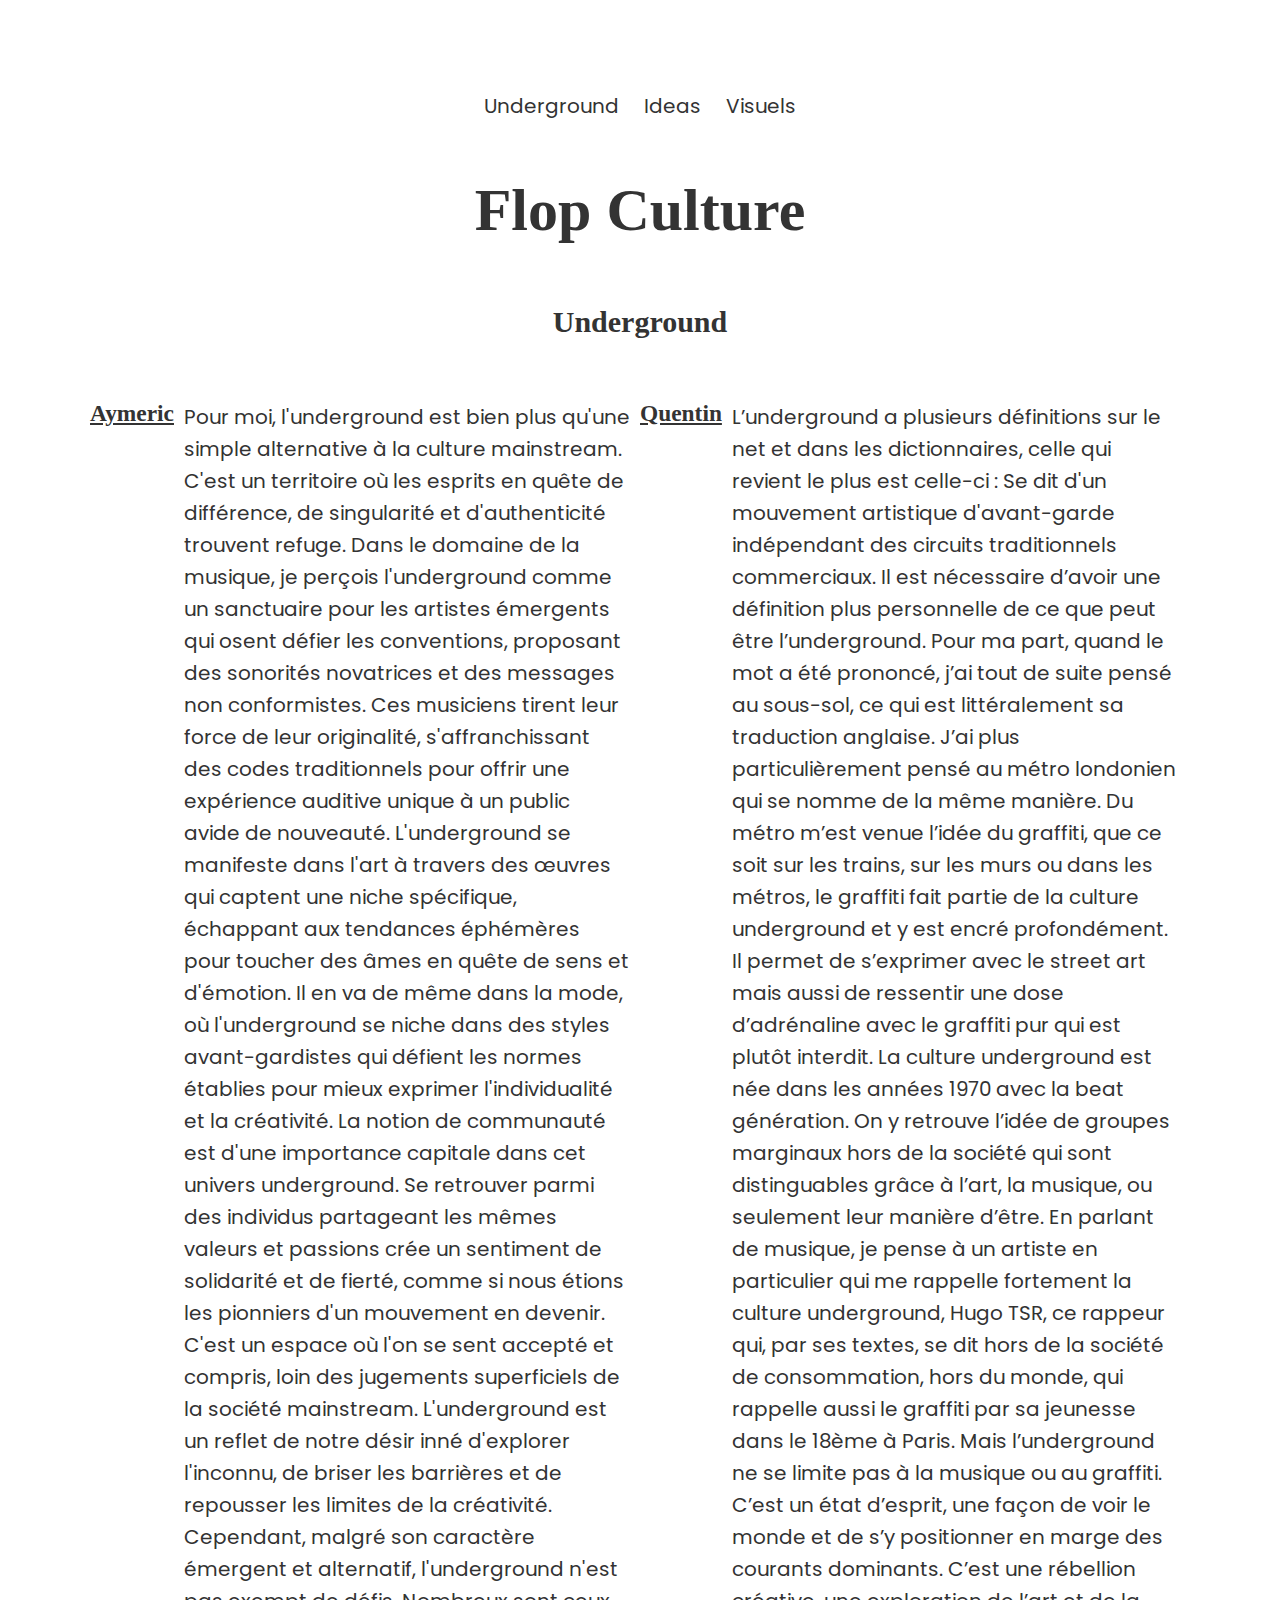
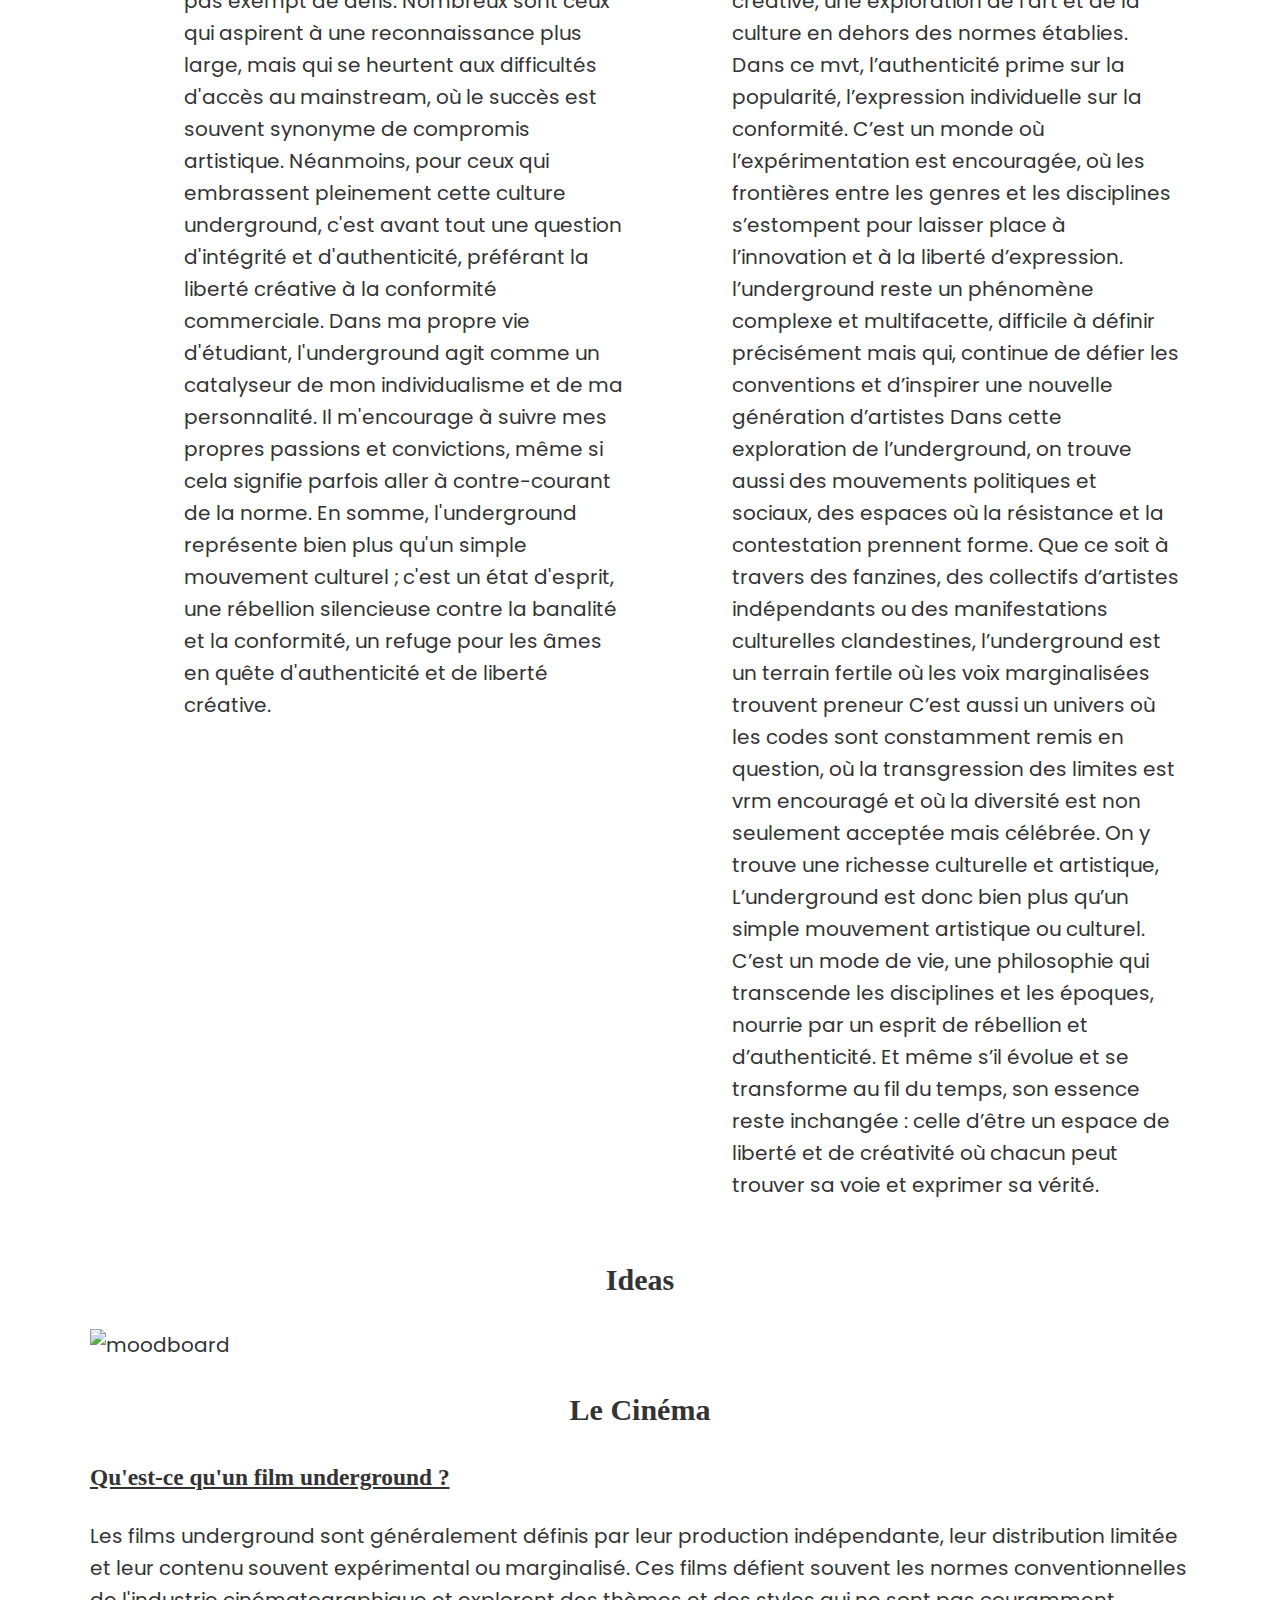
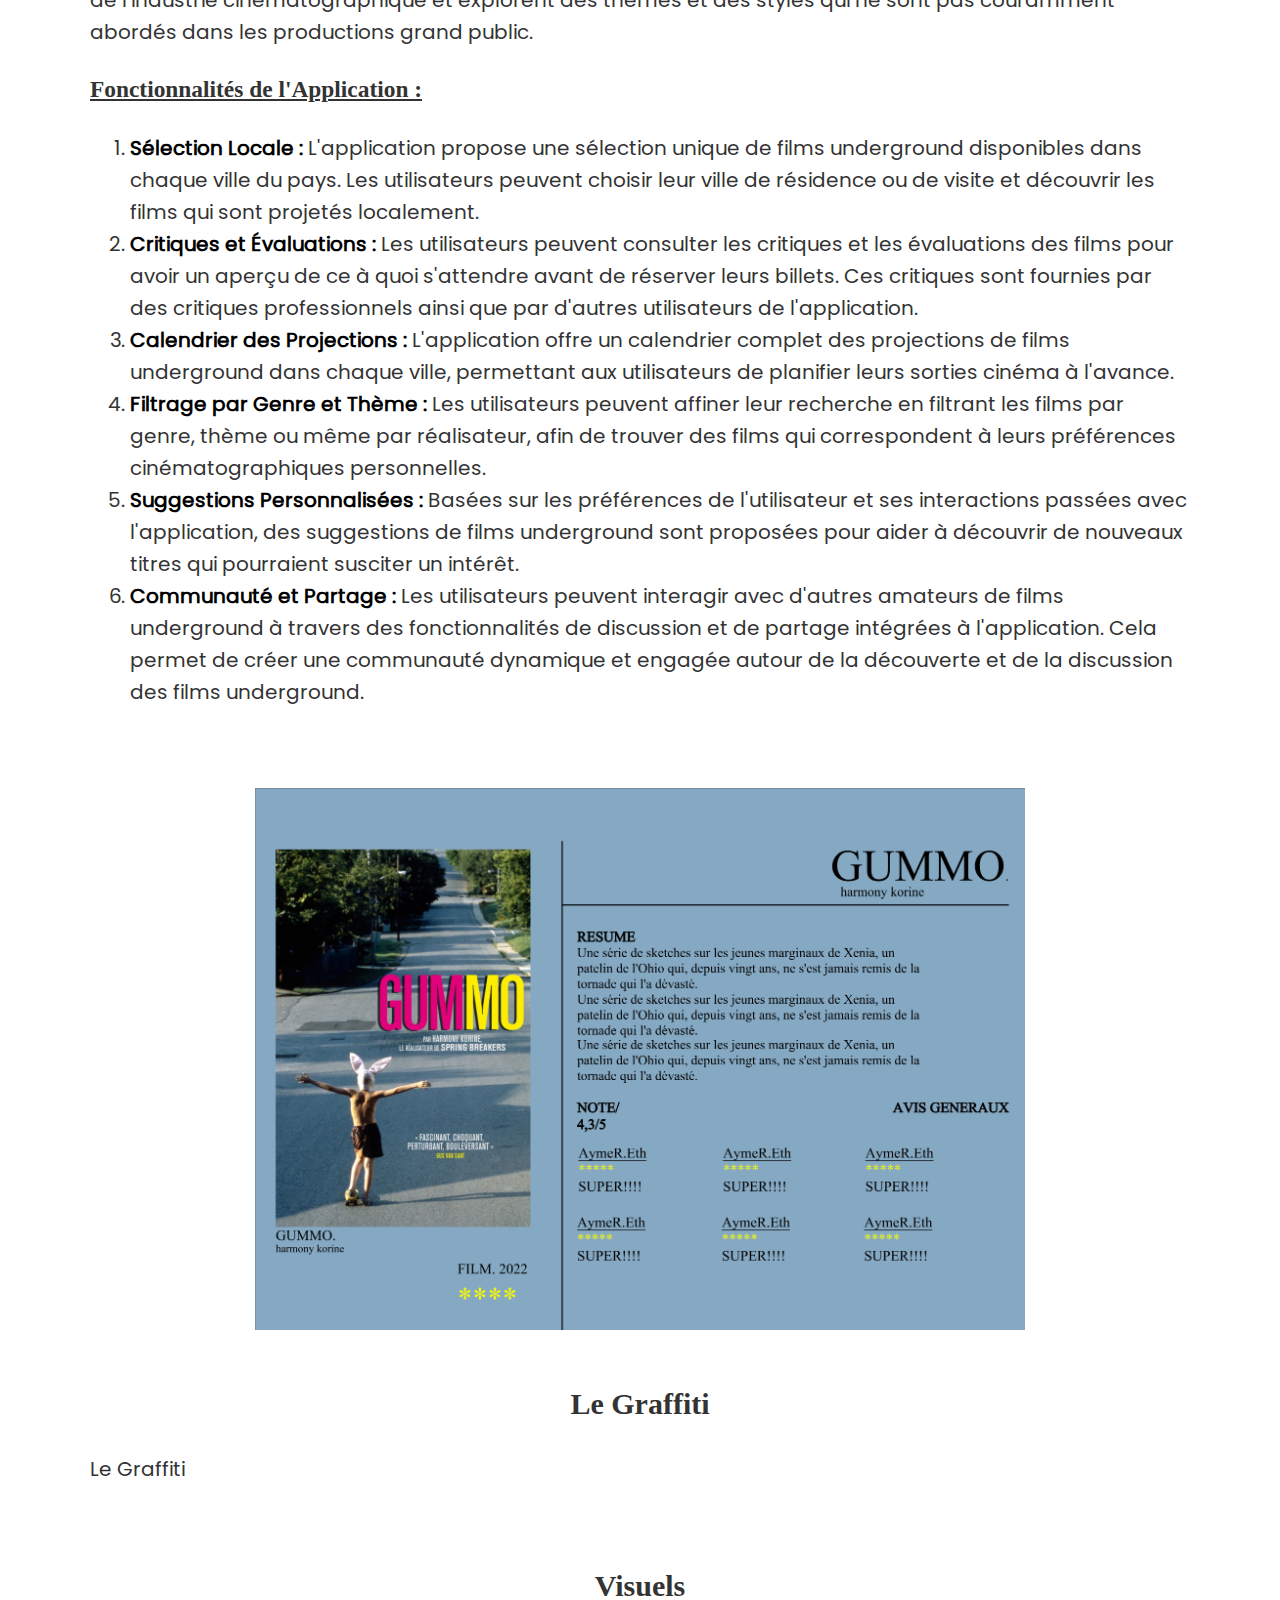
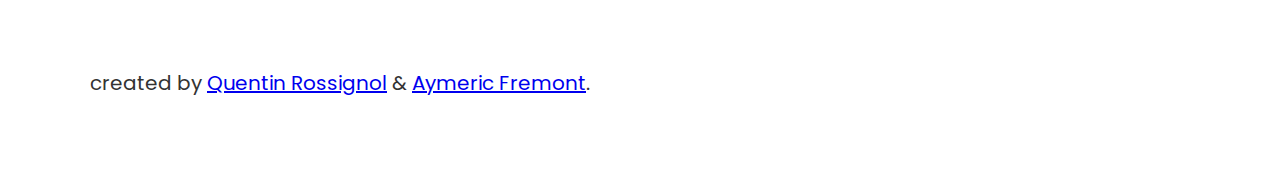
==== index.html @ 8aa0501e "update" ====
<!DOCTYPE html>
<html lang="en">
  <head>
    <meta charset="UTF-8" />
    <meta name="viewport" content="width=device-width, initial-scale=1.0" />
    <link rel="stylesheet" href="style.css" />
    <title>Projet_Underground</title>
  </head>

  <body>
    <header class="primary-header">
      <nav class="nav_bar">
        <li>
          <a href="#" class="nav_link">Underground</a>
          <a href="#" class="nav_link">Ideas</a>
          <a href="#" class="nav_link">Visuels</a>
        </li>
      </nav>
      <h1>Flop Culture</h1>
    </header>

    <main>
      <section class="underground">
        <h2>Underground</h2>

        <div class="text_underground">
          <div class="row">
            <h3>Aymeric</h3>
            <p class="p_underground">
              Pour moi, l'underground est bien plus qu'une simple alternative à
              la culture mainstream. C'est un territoire où les esprits en quête
              de différence, de singularité et d'authenticité trouvent refuge.
              Dans le domaine de la musique, je perçois l'underground comme un
              sanctuaire pour les artistes émergents qui osent défier les
              conventions, proposant des sonorités novatrices et des messages
              non conformistes. Ces musiciens tirent leur force de leur
              originalité, s'affranchissant des codes traditionnels pour offrir
              une expérience auditive unique à un public avide de nouveauté.
              L'underground se manifeste dans l'art à travers des œuvres qui
              captent une niche spécifique, échappant aux tendances éphémères
              pour toucher des âmes en quête de sens et d'émotion. Il en va de
              même dans la mode, où l'underground se niche dans des styles
              avant-gardistes qui défient les normes établies pour mieux
              exprimer l'individualité et la créativité. La notion de communauté
              est d'une importance capitale dans cet univers underground. Se
              retrouver parmi des individus partageant les mêmes valeurs et
              passions crée un sentiment de solidarité et de fierté, comme si
              nous étions les pionniers d'un mouvement en devenir. C'est un
              espace où l'on se sent accepté et compris, loin des jugements
              superficiels de la société mainstream. L'underground est un reflet
              de notre désir inné d'explorer l'inconnu, de briser les barrières
              et de repousser les limites de la créativité. Cependant, malgré
              son caractère émergent et alternatif, l'underground n'est pas
              exempt de défis. Nombreux sont ceux qui aspirent à une
              reconnaissance plus large, mais qui se heurtent aux difficultés
              d'accès au mainstream, où le succès est souvent synonyme de
              compromis artistique. Néanmoins, pour ceux qui embrassent
              pleinement cette culture underground, c'est avant tout une
              question d'intégrité et d'authenticité, préférant la liberté
              créative à la conformité commerciale. Dans ma propre vie
              d'étudiant, l'underground agit comme un catalyseur de mon
              individualisme et de ma personnalité. Il m'encourage à suivre mes
              propres passions et convictions, même si cela signifie parfois
              aller à contre-courant de la norme. En somme, l'underground
              représente bien plus qu'un simple mouvement culturel ; c'est un
              état d'esprit, une rébellion silencieuse contre la banalité et la
              conformité, un refuge pour les âmes en quête d'authenticité et de
              liberté créative.
            </p>
          </div>

          <div class="row">
            <h3>Quentin</h3>
            <p class="p_underground">
              L’underground a plusieurs définitions sur le net et dans les
              dictionnaires, celle qui revient le plus est celle-ci : Se dit
              d'un mouvement artistique d'avant-garde indépendant des circuits
              traditionnels commerciaux. Il est nécessaire d’avoir une
              définition plus personnelle de ce que peut être l’underground.
              Pour ma part, quand le mot a été prononcé, j’ai tout de suite
              pensé au sous-sol, ce qui est littéralement sa traduction
              anglaise. J’ai plus particulièrement pensé au métro londonien qui
              se nomme de la même manière. Du métro m’est venue l’idée du
              graffiti, que ce soit sur les trains, sur les murs ou dans les
              métros, le graffiti fait partie de la culture underground et y est
              encré profondément. Il permet de s’exprimer avec le street art
              mais aussi de ressentir une dose d’adrénaline avec le graffiti pur
              qui est plutôt interdit. La culture underground est née dans les
              années 1970 avec la beat génération. On y retrouve l’idée de
              groupes marginaux hors de la société qui sont distinguables grâce
              à l’art, la musique, ou seulement leur manière d’être. En parlant
              de musique, je pense à un artiste en particulier qui me rappelle
              fortement la culture underground, Hugo TSR, ce rappeur qui, par
              ses textes, se dit hors de la société de consommation, hors du
              monde, qui rappelle aussi le graffiti par sa jeunesse dans le
              18ème à Paris. Mais l’underground ne se limite pas à la musique ou
              au graffiti. C’est un état d’esprit, une façon de voir le monde et
              de s’y positionner en marge des courants dominants. C’est une
              rébellion créative, une exploration de l’art et de la culture en
              dehors des normes établies. Dans ce mvt, l’authenticité prime sur
              la popularité, l’expression individuelle sur la conformité. C’est
              un monde où l’expérimentation est encouragée, où les frontières
              entre les genres et les disciplines s’estompent pour laisser place
              à l’innovation et à la liberté d’expression. l’underground reste
              un phénomène complexe et multifacette, difficile à définir
              précisément mais qui, continue de défier les conventions et
              d’inspirer une nouvelle génération d’artistes Dans cette
              exploration de l’underground, on trouve aussi des mouvements
              politiques et sociaux, des espaces où la résistance et la
              contestation prennent forme. Que ce soit à travers des fanzines,
              des collectifs d’artistes indépendants ou des manifestations
              culturelles clandestines, l’underground est un terrain fertile où
              les voix marginalisées trouvent preneur C’est aussi un univers où
              les codes sont constamment remis en question, où la transgression
              des limites est vrm encouragé et où la diversité est non seulement
              acceptée mais célébrée. On y trouve une richesse culturelle et
              artistique, L’underground est donc bien plus qu’un simple
              mouvement artistique ou culturel. C’est un mode de vie, une
              philosophie qui transcende les disciplines et les époques, nourrie
              par un esprit de rébellion et d’authenticité. Et même s’il évolue
              et se transforme au fil du temps, son essence reste inchangée :
              celle d’être un espace de liberté et de créativité où chacun peut
              trouver sa voie et exprimer sa vérité.
            </p>
          </div>
        </div>
      </section>

      <!-- Galerie images issue de notre moodboard, -> premieres recherches -->

      <section class="moodboards">
        <h2>Ideas</h2>
        <div class="moodboard_1">
          <img src="images/moodboard.png" alt="moodboard" />
        </div>
        <!-- <div class="mooboard_2">
                <img src="" alt="">
            </div> -->
      </section>

      <!-- Nos concepts, avec leurs moodboards et paragraphe -->

      <section class="concepts">
        <h2>Le Cinéma</h2>
        <div class="concept_1">
          <div class="txt_concept_1">
            <h3>Qu'est-ce qu'un film underground ?</h3>
            <p>Les films underground sont
            généralement définis par leur production indépendante, leur
            distribution limitée et leur contenu souvent expérimental ou
            marginalisé. Ces films défient souvent les normes conventionnelles
            de l'industrie cinématographique et explorent des thèmes et des
            styles qui ne sont pas couramment abordés dans les productions grand
            public.
            </p>

            <h3>Fonctionnalités de l'Application :</h3>
            <p>
                <ol>
                    <li><b>Sélection Locale : </b>L'application propose une sélection unique de films underground disponibles dans chaque ville du pays. Les utilisateurs peuvent choisir leur ville de résidence ou de visite et découvrir les films qui sont projetés localement.</li>
                    <li><b>Critiques et Évaluations : </b>Les utilisateurs peuvent consulter les critiques et les évaluations des films pour avoir un aperçu de ce à quoi s'attendre avant de réserver leurs billets. Ces critiques sont fournies par des critiques professionnels ainsi que par d'autres utilisateurs de l'application.</li>
                    <li><b>Calendrier des Projections : </b>L'application offre un calendrier complet des projections de films underground dans chaque ville, permettant aux utilisateurs de planifier leurs sorties cinéma à l'avance.</li>
                    <li><b>Filtrage par Genre et Thème : </b>Les utilisateurs peuvent affiner leur recherche en filtrant les films par genre, thème ou même par réalisateur, afin de trouver des films qui correspondent à leurs préférences cinématographiques personnelles.</li>
                    <li><b>Suggestions Personnalisées : </b>Basées sur les préférences de l'utilisateur et ses interactions passées avec l'application, des suggestions de films underground sont proposées pour aider à découvrir de nouveaux titres qui pourraient susciter un intérêt.</li>
                    <li><b>Communauté et Partage : </b>Les utilisateurs peuvent interagir avec d'autres amateurs de films underground à travers des fonctionnalités de discussion et de partage intégrées à l'application. Cela permet de créer une communauté dynamique et engagée autour de la découverte et de la discussion des films underground.</li>
                </ol>
            </p>
          </div>
          <img class="img_concept_1" src="images/visuel.png" alt="visuel application" />
        </div>

        <h2>Le Graffiti</h2>
        <div class="concept_2">
          <p class="txt_concept_2">Le Graffiti</p>
          <img class="img_concept_2" src="" alt="" />
        </div>
      </section>

      <!-- Le visuels créer à partir de notre concept -->

      <section class="Visuel">
        <h2>Visuels</h2>

        <div class="visuel">
          <img src="" alt="" />
          <!-- <video src=""></video> -->
        </div>
      </section>

      <!-- footer pour mettre nos prenoms, liens sociale, remerciement, et copyright ? -->

      <footer>
        <li>
          created by
          <a class="sociale_link_hover" href="#">Quentin Rossignol</a> &
          <a href="#" class="sociale_link_hover">Aymeric Fremont</a>.
        </li>
      </footer>
    </main>
  </body>
</html>
---- style.css ----
@font-face {
  font-family: "Poppins";
  src: url(fonts/Poppins-Regular.ttf);
}

@font-face {
  font-family: "Tangerine";
  src: url(fonts/Tangerine-Regular.ttf);
}

body {
  font-family: "Poppins";
  font-size: 20px;
  line-height: 1.6;
  color: #333;
  background-color: #fff;
  margin: 80px;
  padding: 10px;
}

h1 {
  font-size: 300%;
}

h1, h2, h3 {
  font-family: "Tangerine";
  text-align: center;
}

h3 {
  text-align: left;
  text-decoration: underline;
}
header li{
  list-style-type: none;
}

footer li{
  list-style-type: none;
}

nav {
  text-align: center;
}

nav a {
  text-decoration: none;
  color: #333;
  padding: 10px;
  border-radius: 15px;
}

nav a:hover {
  background-color: #b8cbff;
}


div.text_underground {
  display: flex;
  flex-direction: row;
}

div.row {
  display: flex;
  flex: 1;
}

p.p_underground {
  flex: 1;
  padding: 10px;
}

img {
  max-width: 100%;
  height: auto;
}

b {
  color: rgb(0, 0, 0);
}

img.img_concept_1 {
  display: block;
  margin-left: auto;
  margin-right: auto;
  width: 70%;
  margin-top: 80px;
  margin-bottom: 50px;
}
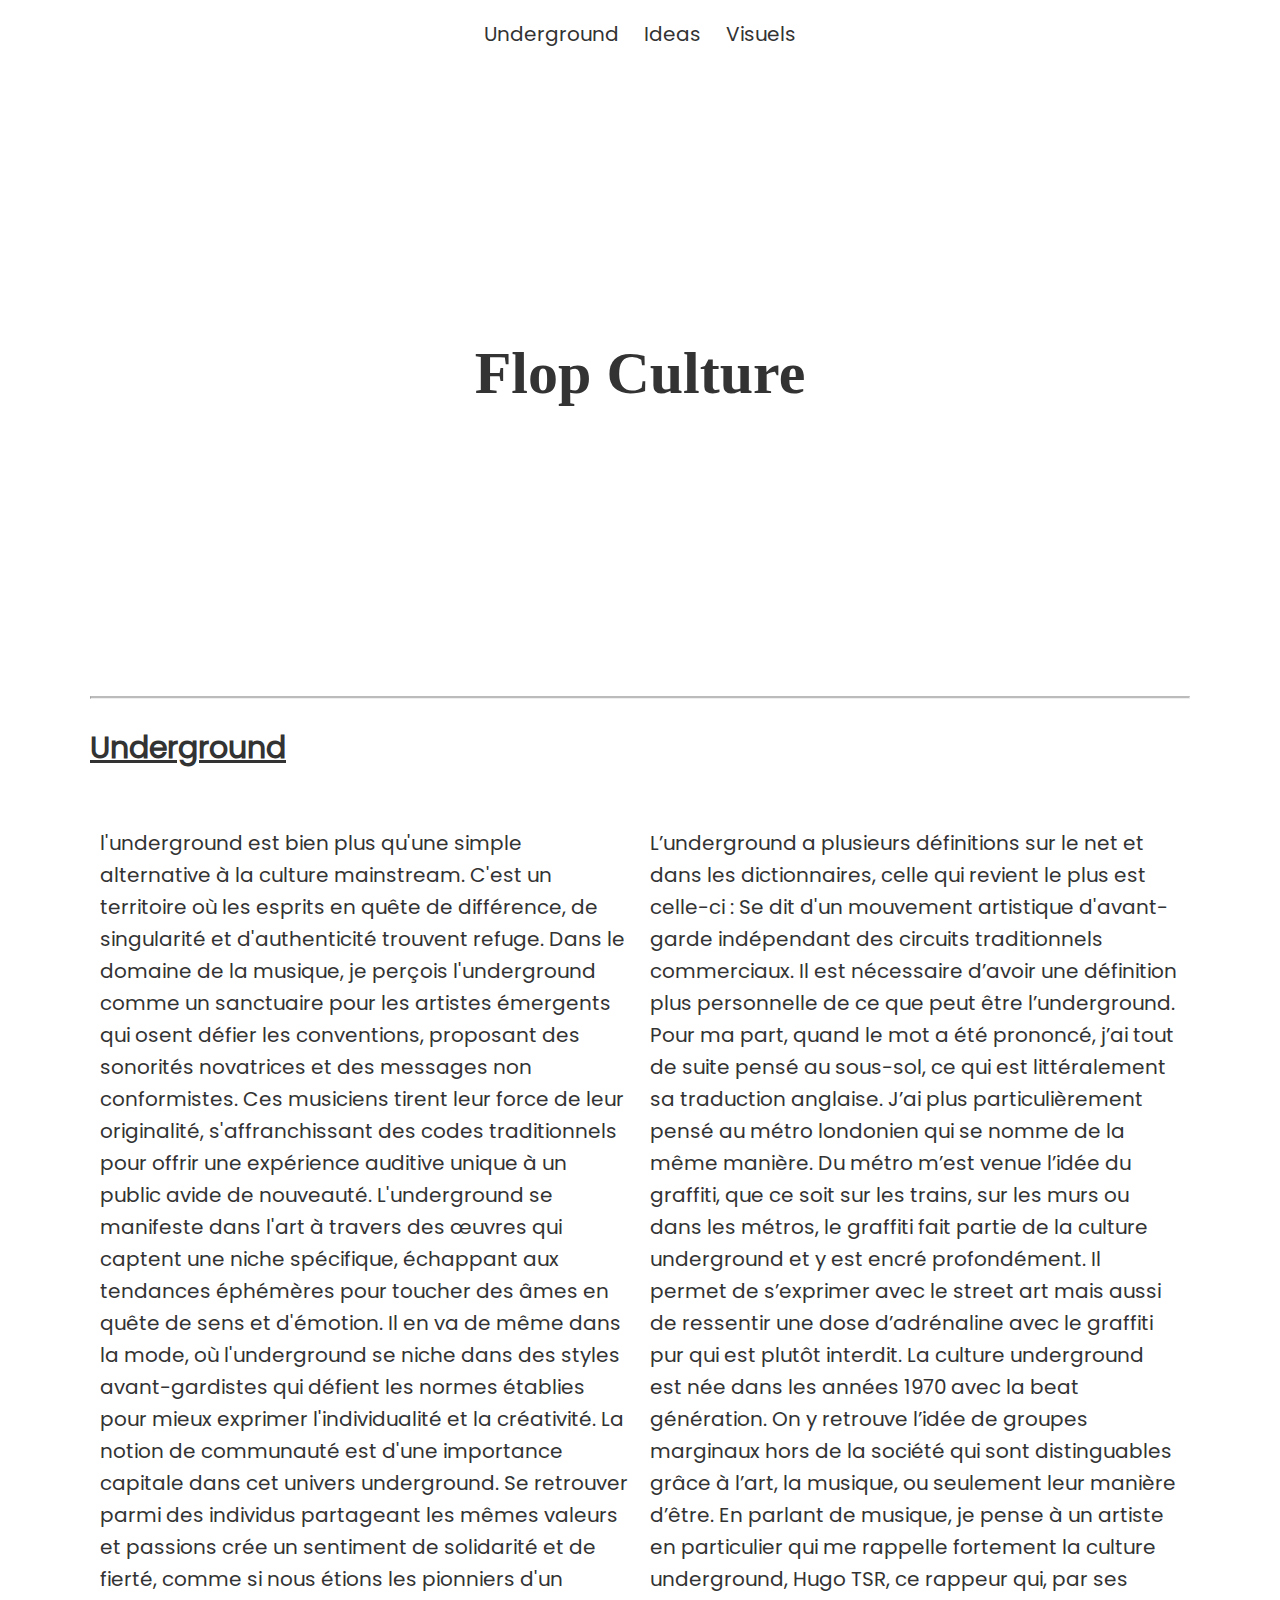
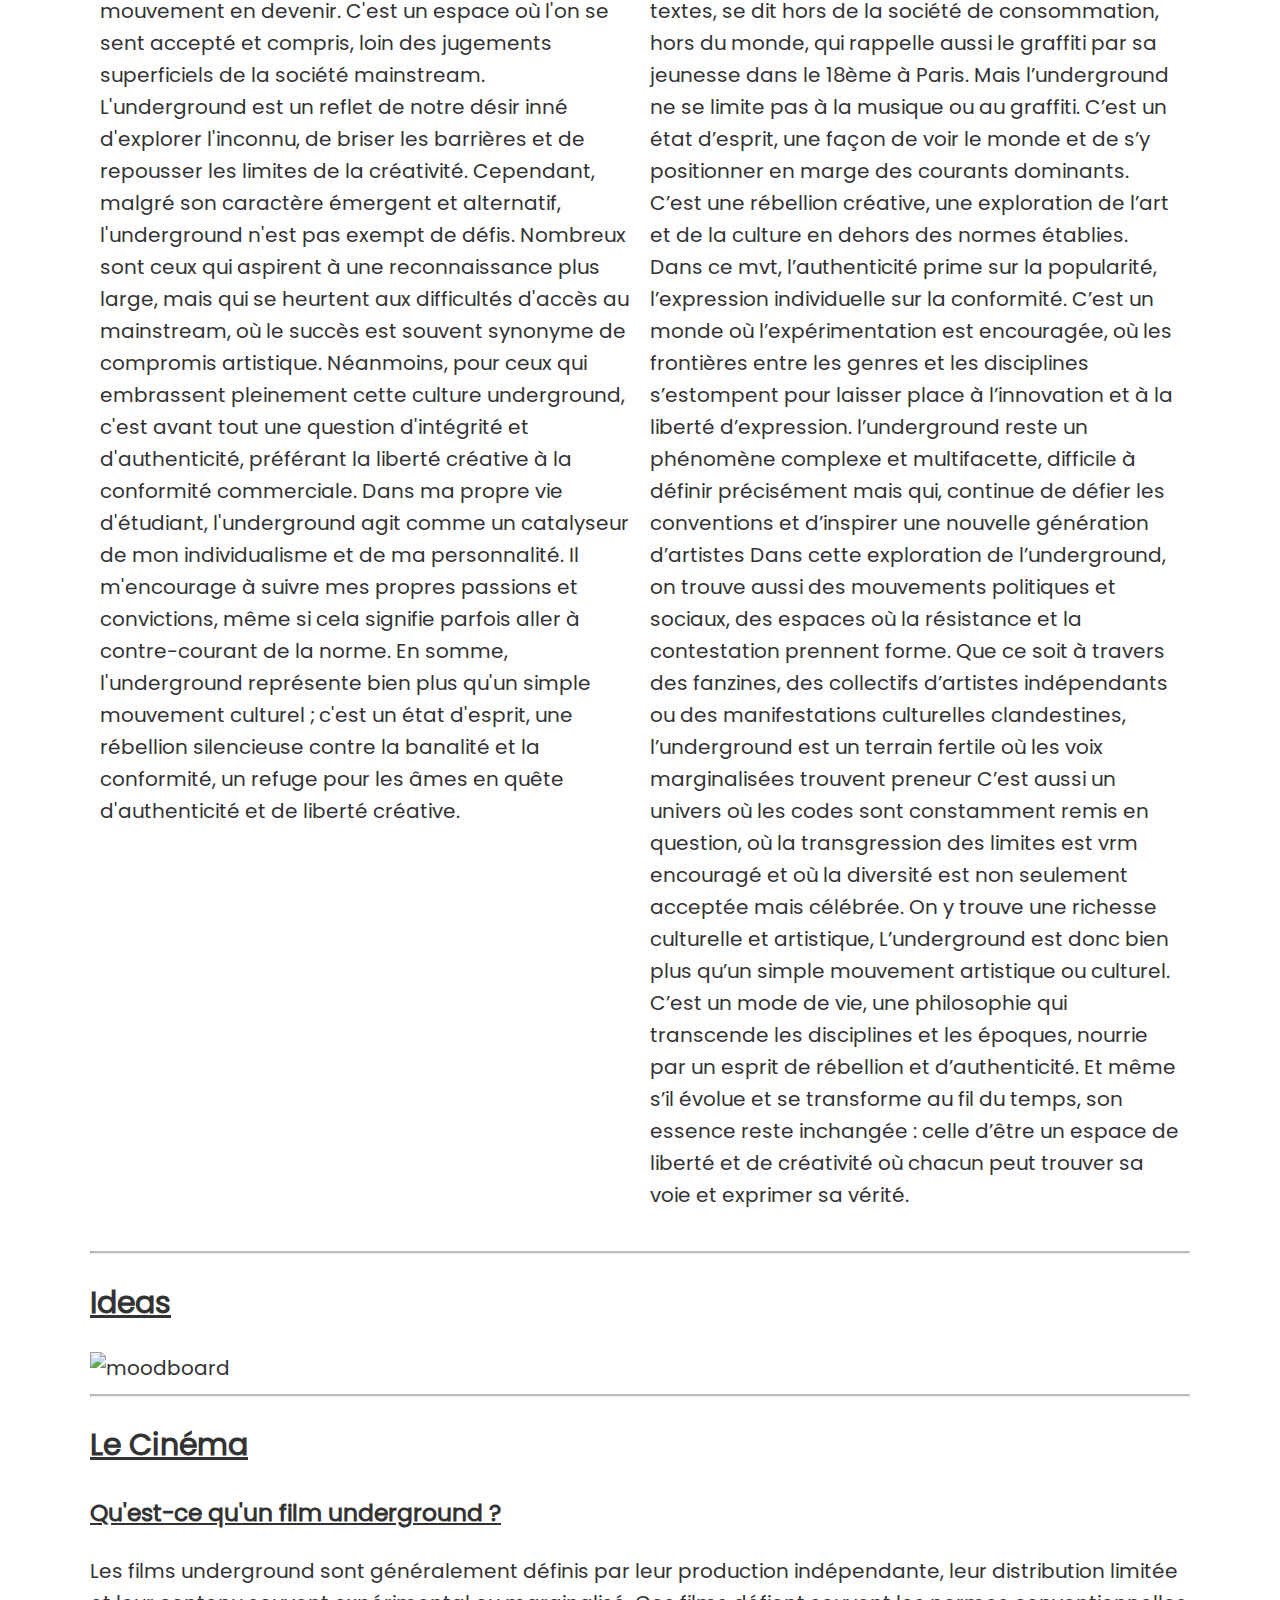
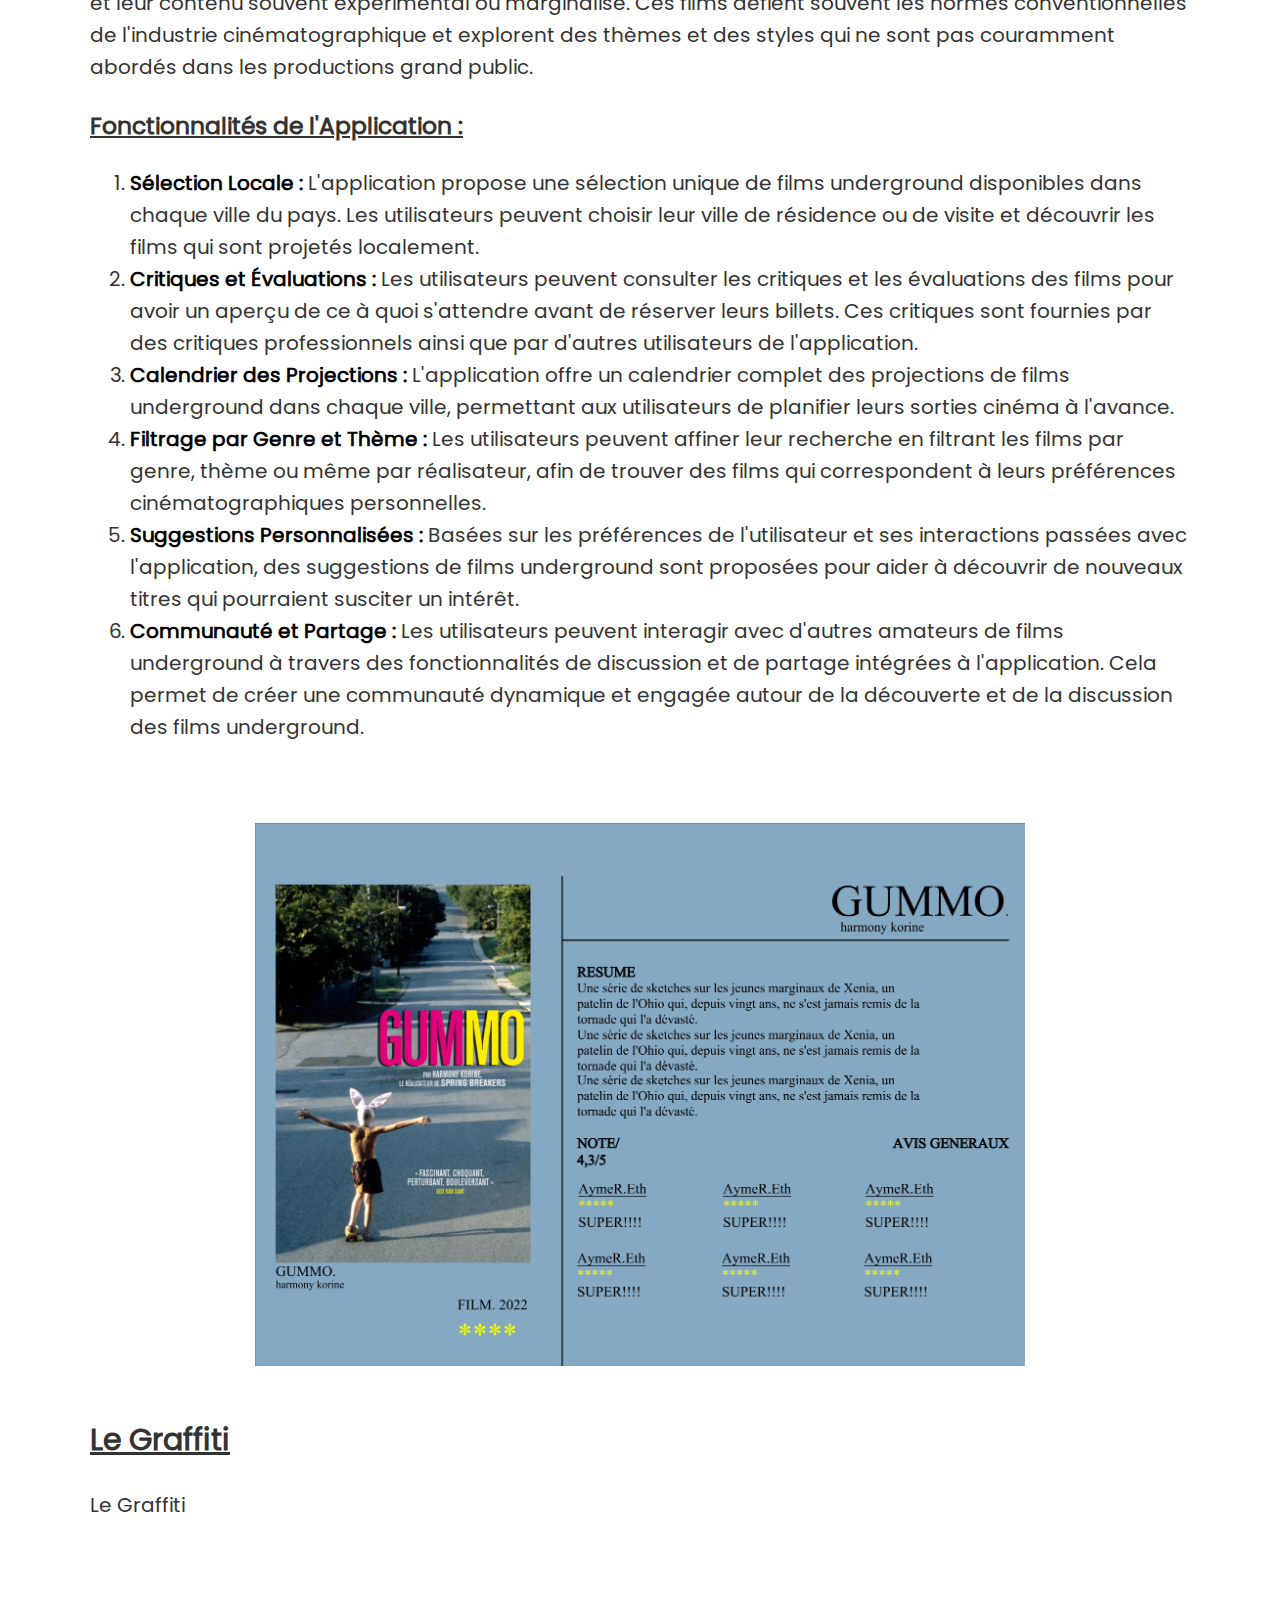
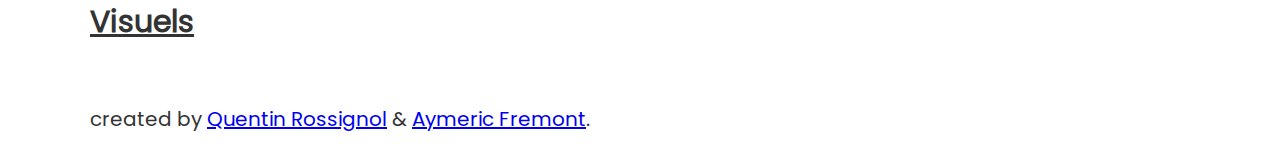
==== commit 73049227: "moodboard update" ====
--- a/index.html
+++ b/index.html
@@ -11,9 +11,9 @@
     <header class="primary-header">
       <nav class="nav_bar">
         <li>
-          <a href="#" class="nav_link">Underground</a>
-          <a href="#" class="nav_link">Ideas</a>
-          <a href="#" class="nav_link">Visuels</a>
+          <a href="#Underground" class="nav_link">Underground</a>
+          <a href="#Ideas" class="nav_link">Ideas</a>
+          <a href="#Visuels" class="nav_link">Visuels</a>
         </li>
       </nav>
       <h1>Flop Culture</h1>
@@ -21,13 +21,15 @@
 
     <main>
       <section class="underground">
-        <h2>Underground</h2>
+        <hr class="solid">
+        <h2 id="Underground">Underground</h2>
 
         <div class="text_underground">
           <div class="row">
-            <h3>Aymeric</h3>
             <p class="p_underground">
-              Pour moi, l'underground est bien plus qu'une simple alternative à
+              <!-- Aymeric <br>
+              <br> -->
+              l'underground est bien plus qu'une simple alternative à
               la culture mainstream. C'est un territoire où les esprits en quête
               de différence, de singularité et d'authenticité trouvent refuge.
               Dans le domaine de la musique, je perçois l'underground comme un
@@ -70,8 +72,9 @@
           </div>
 
           <div class="row">
-            <h3>Quentin</h3>
             <p class="p_underground">
+              <!-- Quentin <br>
+              <br> -->
               L’underground a plusieurs définitions sur le net et dans les
               dictionnaires, celle qui revient le plus est celle-ci : Se dit
               d'un mouvement artistique d'avant-garde indépendant des circuits
@@ -129,7 +132,8 @@
       <!-- Galerie images issue de notre moodboard, -> premieres recherches -->
 
       <section class="moodboards">
-        <h2>Ideas</h2>
+        <hr class="solid">
+        <h2 id="Ideas">Ideas</h2>
         <div class="moodboard_1">
           <img src="images/moodboard.png" alt="moodboard" />
         </div>
@@ -141,6 +145,7 @@
       <!-- Nos concepts, avec leurs moodboards et paragraphe -->
 
       <section class="concepts">
+        <hr class="solid">
         <h2>Le Cinéma</h2>
         <div class="concept_1">
           <div class="txt_concept_1">
@@ -179,7 +184,7 @@
       <!-- Le visuels créer à partir de notre concept -->
 
       <section class="Visuel">
-        <h2>Visuels</h2>
+        <h2 id="Visuels">Visuels</h2>
 
         <div class="visuel">
           <img src="" alt="" />
--- a/style.css
+++ b/style.css
@@ -14,23 +14,23 @@
   line-height: 1.6;
   color: #333;
   background-color: #fff;
-  margin: 80px;
+  margin-left: 80px;
+  margin-right: 80px;
   padding: 10px;
 }
 
 h1 {
   font-size: 300%;
+  text-align: center;
+  font-family: "Tangerine";
+  margin: 25%;
 }
 
-h1, h2, h3 {
-  font-family: "Tangerine";
-  text-align: center;
-}
-
-h3 {
+h2, h3 {
   text-align: left;
   text-decoration: underline;
 }
+
 header li{
   list-style-type: none;
 }
@@ -51,7 +51,7 @@
 }
 
 nav a:hover {
-  background-color: #b8cbff;
+  background-color: #e27a7a;
 }
 
 
@@ -88,3 +88,11 @@
   margin-bottom: 50px;
 }
 
+
+hr.solid {
+  border-top: 2px solid #bbb;
+}
+
+html {
+  scroll-behavior: smooth;
+}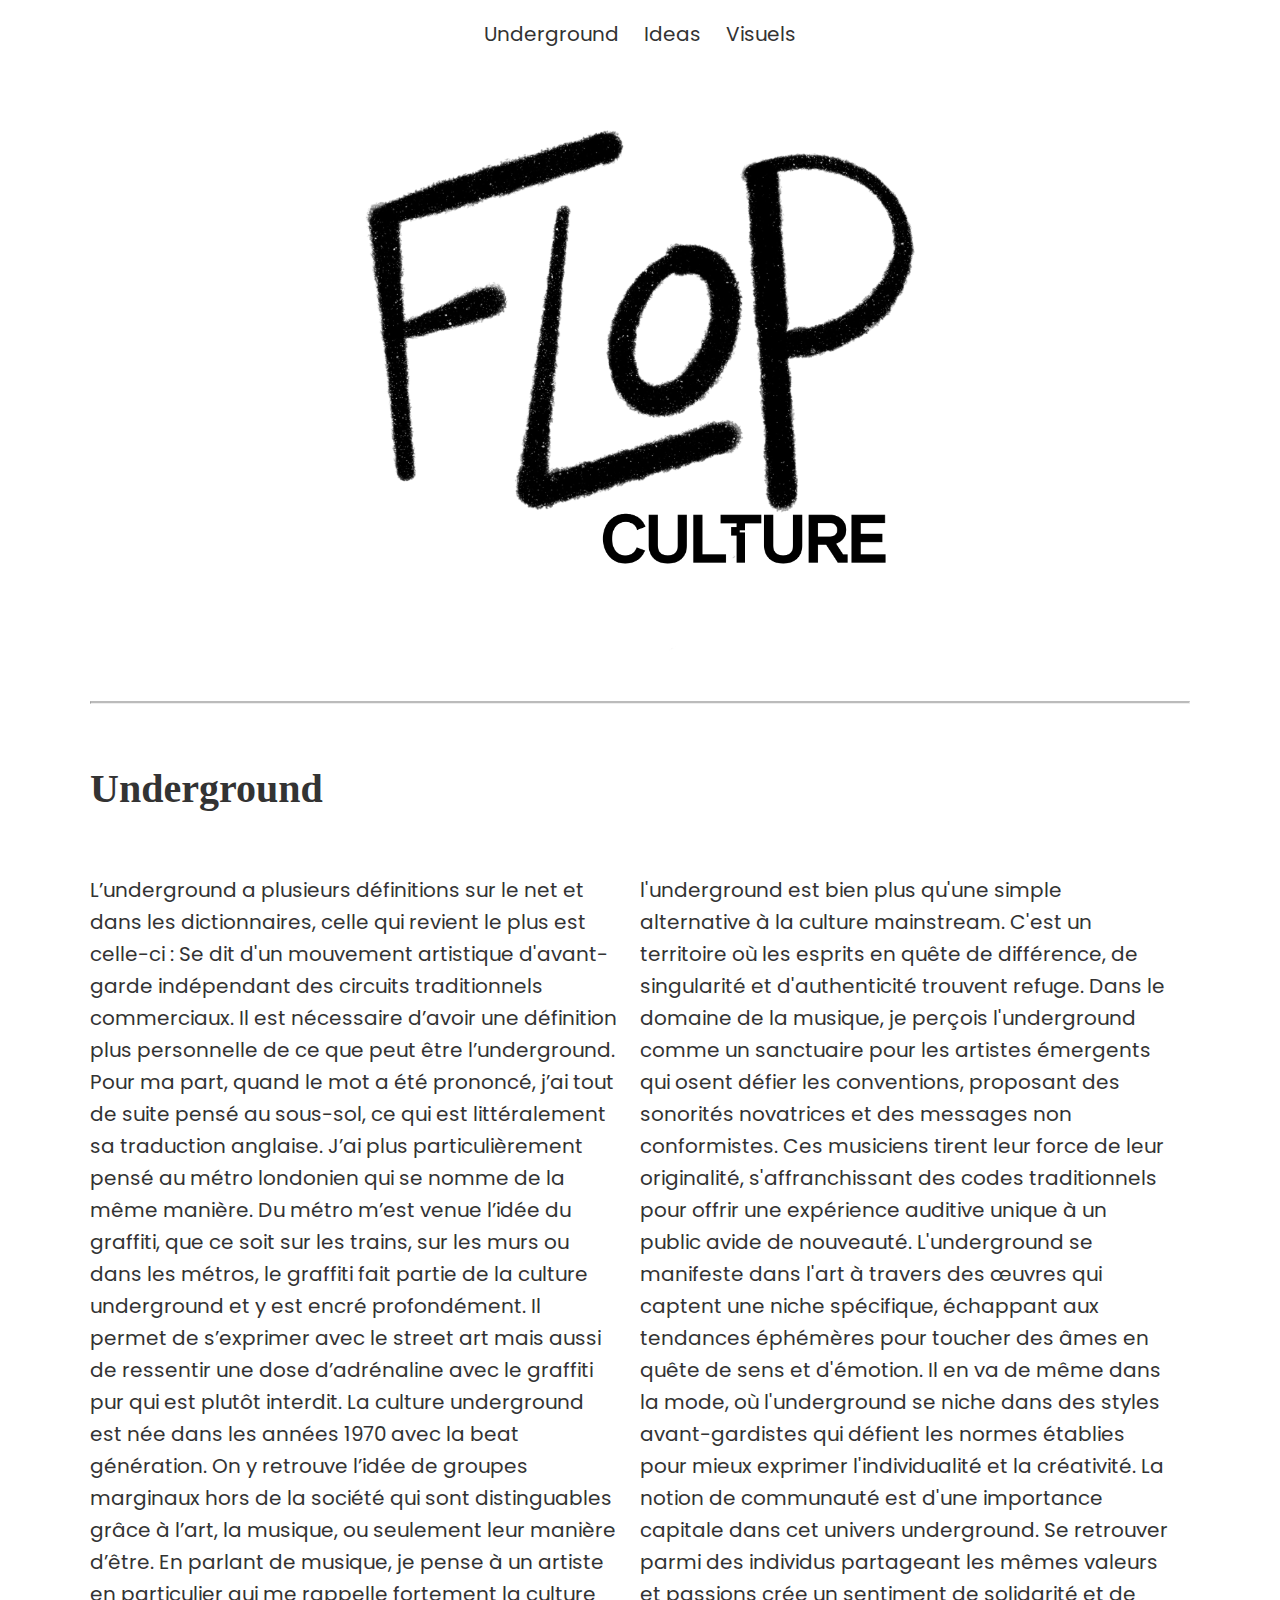
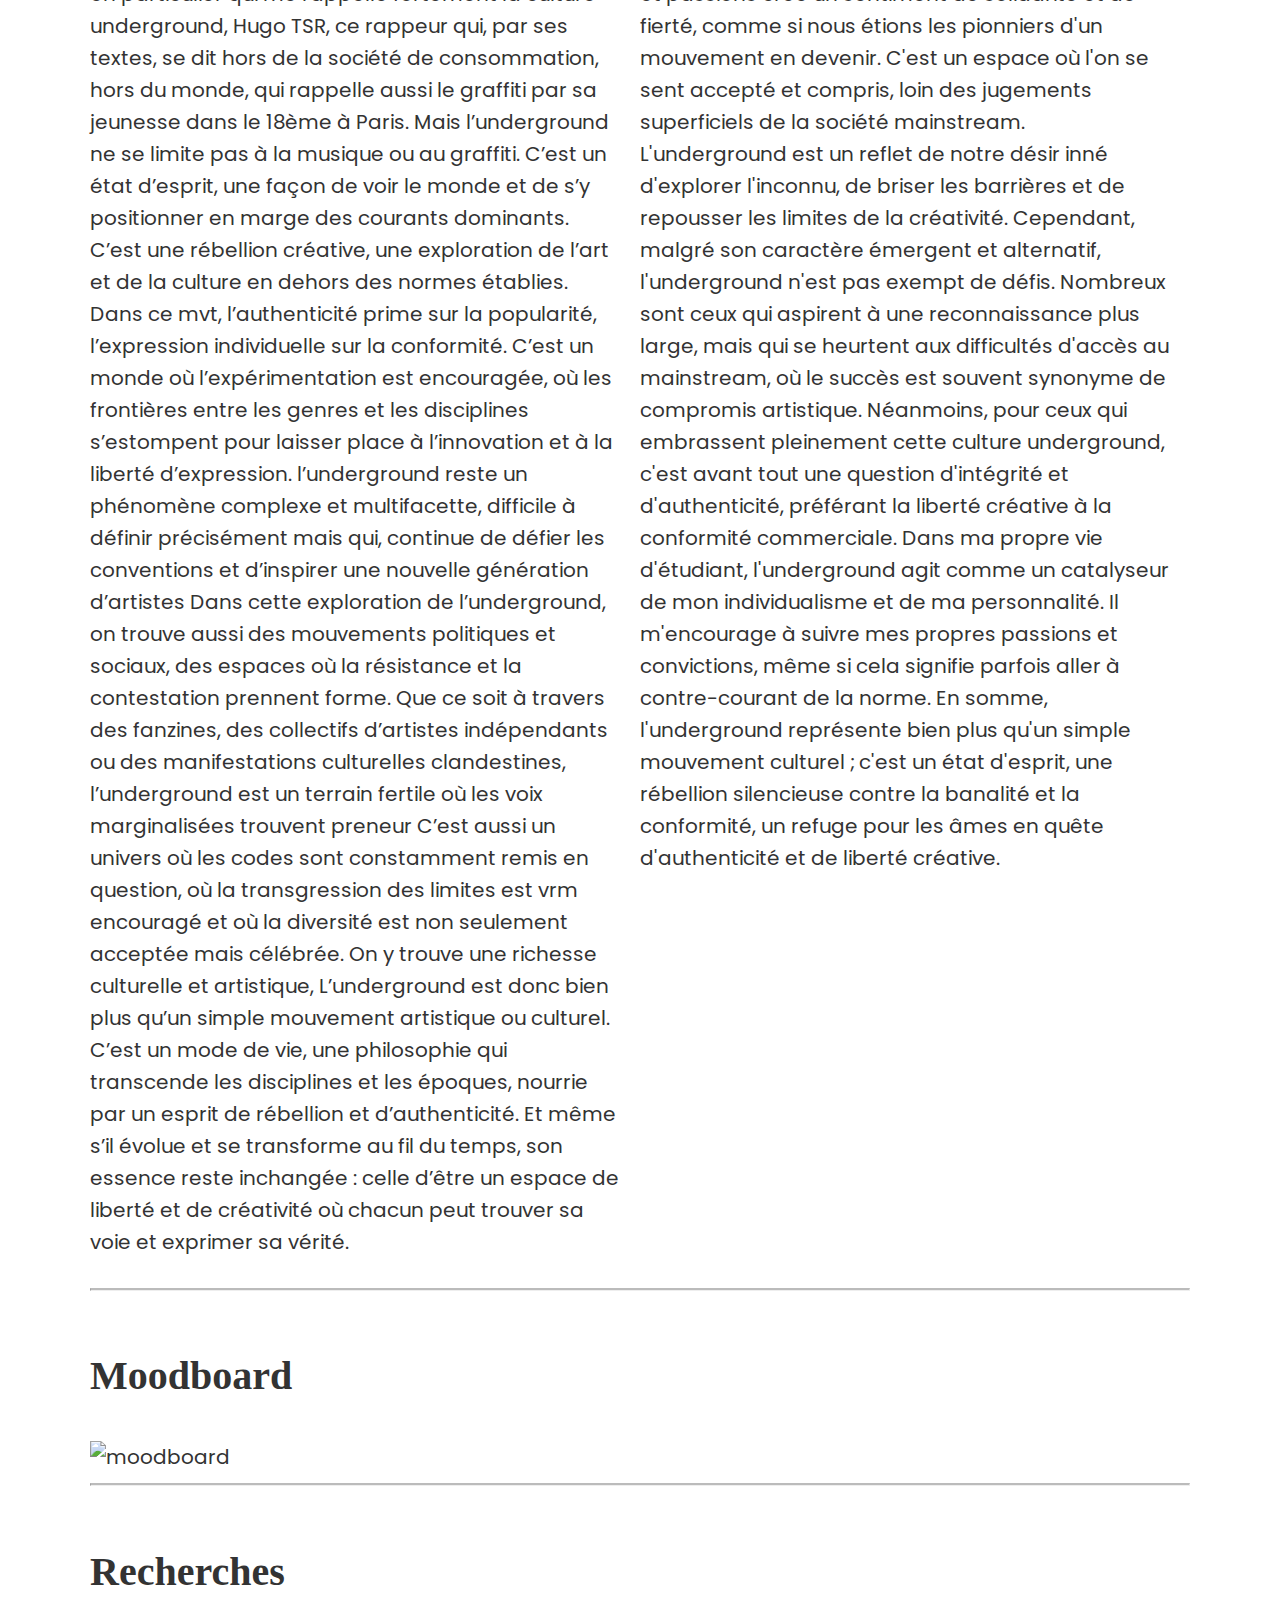
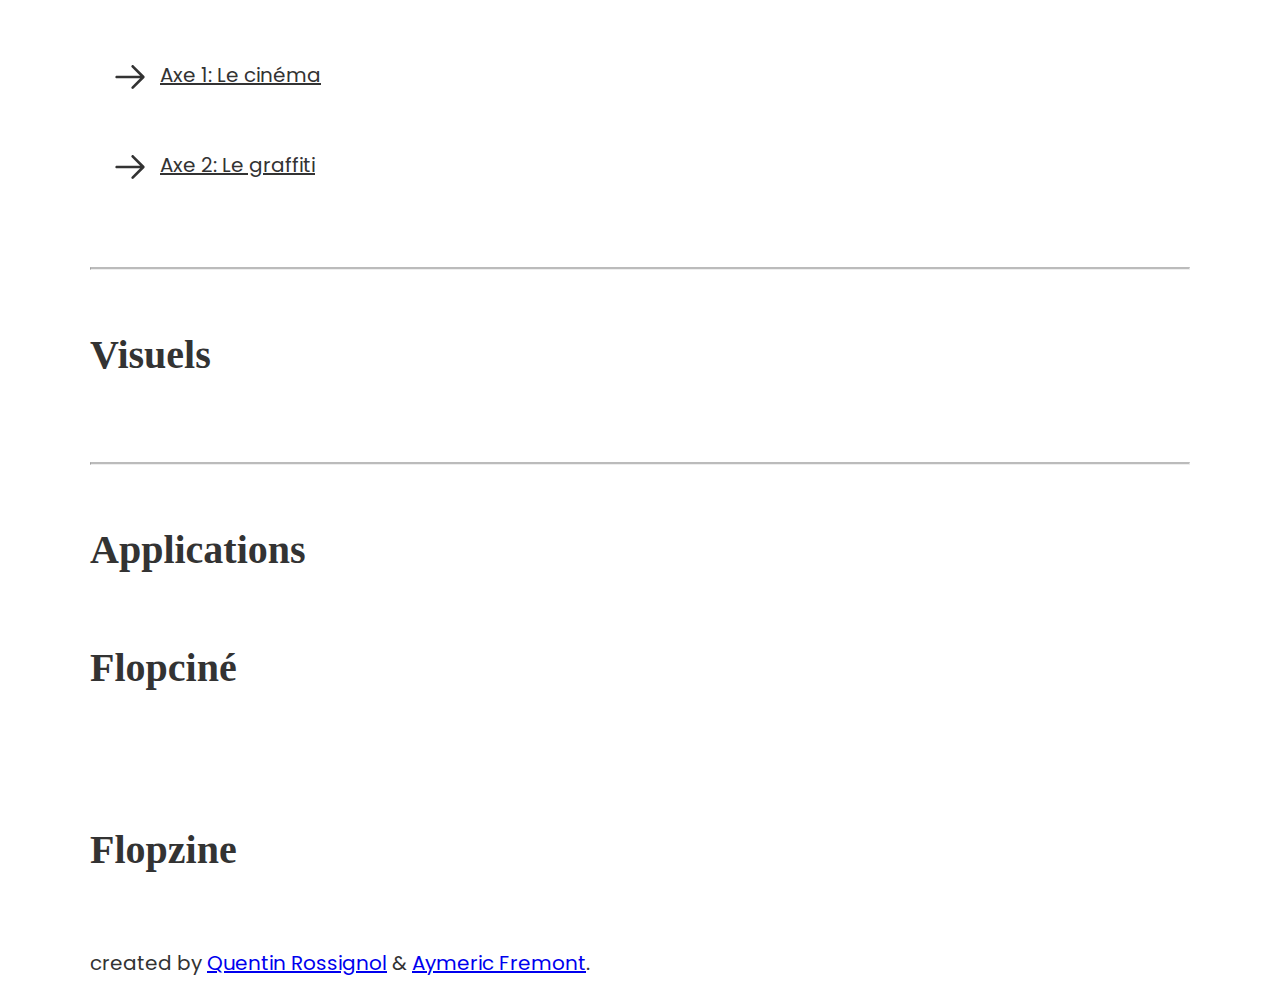
==== commit f6685799: "update" ====
--- a/index.html
+++ b/index.html
@@ -16,65 +16,20 @@
           <a href="#Visuels" class="nav_link">Visuels</a>
         </li>
       </nav>
-      <h1>Flop Culture</h1>
+      <!-- <h1>Flop Culture</h1> -->
+      <img class="logo" src="images/LOGO.png" alt="logo flop culture" />
     </header>
 
     <main>
       <section class="underground">
-        <hr class="solid">
+        <hr class="solid" />
         <h2 id="Underground">Underground</h2>
 
         <div class="text_underground">
           <div class="row">
             <p class="p_underground">
               <!-- Aymeric <br>
-              <br> -->
-              l'underground est bien plus qu'une simple alternative à
-              la culture mainstream. C'est un territoire où les esprits en quête
-              de différence, de singularité et d'authenticité trouvent refuge.
-              Dans le domaine de la musique, je perçois l'underground comme un
-              sanctuaire pour les artistes émergents qui osent défier les
-              conventions, proposant des sonorités novatrices et des messages
-              non conformistes. Ces musiciens tirent leur force de leur
-              originalité, s'affranchissant des codes traditionnels pour offrir
-              une expérience auditive unique à un public avide de nouveauté.
-              L'underground se manifeste dans l'art à travers des œuvres qui
-              captent une niche spécifique, échappant aux tendances éphémères
-              pour toucher des âmes en quête de sens et d'émotion. Il en va de
-              même dans la mode, où l'underground se niche dans des styles
-              avant-gardistes qui défient les normes établies pour mieux
-              exprimer l'individualité et la créativité. La notion de communauté
-              est d'une importance capitale dans cet univers underground. Se
-              retrouver parmi des individus partageant les mêmes valeurs et
-              passions crée un sentiment de solidarité et de fierté, comme si
-              nous étions les pionniers d'un mouvement en devenir. C'est un
-              espace où l'on se sent accepté et compris, loin des jugements
-              superficiels de la société mainstream. L'underground est un reflet
-              de notre désir inné d'explorer l'inconnu, de briser les barrières
-              et de repousser les limites de la créativité. Cependant, malgré
-              son caractère émergent et alternatif, l'underground n'est pas
-              exempt de défis. Nombreux sont ceux qui aspirent à une
-              reconnaissance plus large, mais qui se heurtent aux difficultés
-              d'accès au mainstream, où le succès est souvent synonyme de
-              compromis artistique. Néanmoins, pour ceux qui embrassent
-              pleinement cette culture underground, c'est avant tout une
-              question d'intégrité et d'authenticité, préférant la liberté
-              créative à la conformité commerciale. Dans ma propre vie
-              d'étudiant, l'underground agit comme un catalyseur de mon
-              individualisme et de ma personnalité. Il m'encourage à suivre mes
-              propres passions et convictions, même si cela signifie parfois
-              aller à contre-courant de la norme. En somme, l'underground
-              représente bien plus qu'un simple mouvement culturel ; c'est un
-              état d'esprit, une rébellion silencieuse contre la banalité et la
-              conformité, un refuge pour les âmes en quête d'authenticité et de
-              liberté créative.
-            </p>
-          </div>
-
-          <div class="row">
-            <p class="p_underground">
-              <!-- Quentin <br>
-              <br> -->
+              <br> --> 
               L’underground a plusieurs définitions sur le net et dans les
               dictionnaires, celle qui revient le plus est celle-ci : Se dit
               d'un mouvement artistique d'avant-garde indépendant des circuits
@@ -124,8 +79,56 @@
               et se transforme au fil du temps, son essence reste inchangée :
               celle d’être un espace de liberté et de créativité où chacun peut
               trouver sa voie et exprimer sa vérité.
+
             </p>
           </div>
+
+          <div class="row">
+            <p class="p_underground">
+              <!-- Quentin <br>
+              <br> -->
+              l'underground est bien plus qu'une simple alternative à la culture
+              mainstream. C'est un territoire où les esprits en quête de
+              différence, de singularité et d'authenticité trouvent refuge. Dans
+              le domaine de la musique, je perçois l'underground comme un
+              sanctuaire pour les artistes émergents qui osent défier les
+              conventions, proposant des sonorités novatrices et des messages
+              non conformistes. Ces musiciens tirent leur force de leur
+              originalité, s'affranchissant des codes traditionnels pour offrir
+              une expérience auditive unique à un public avide de nouveauté.
+              L'underground se manifeste dans l'art à travers des œuvres qui
+              captent une niche spécifique, échappant aux tendances éphémères
+              pour toucher des âmes en quête de sens et d'émotion. Il en va de
+              même dans la mode, où l'underground se niche dans des styles
+              avant-gardistes qui défient les normes établies pour mieux
+              exprimer l'individualité et la créativité. La notion de communauté
+              est d'une importance capitale dans cet univers underground. Se
+              retrouver parmi des individus partageant les mêmes valeurs et
+              passions crée un sentiment de solidarité et de fierté, comme si
+              nous étions les pionniers d'un mouvement en devenir. C'est un
+              espace où l'on se sent accepté et compris, loin des jugements
+              superficiels de la société mainstream. L'underground est un reflet
+              de notre désir inné d'explorer l'inconnu, de briser les barrières
+              et de repousser les limites de la créativité. Cependant, malgré
+              son caractère émergent et alternatif, l'underground n'est pas
+              exempt de défis. Nombreux sont ceux qui aspirent à une
+              reconnaissance plus large, mais qui se heurtent aux difficultés
+              d'accès au mainstream, où le succès est souvent synonyme de
+              compromis artistique. Néanmoins, pour ceux qui embrassent
+              pleinement cette culture underground, c'est avant tout une
+              question d'intégrité et d'authenticité, préférant la liberté
+              créative à la conformité commerciale. Dans ma propre vie
+              d'étudiant, l'underground agit comme un catalyseur de mon
+              individualisme et de ma personnalité. Il m'encourage à suivre mes
+              propres passions et convictions, même si cela signifie parfois
+              aller à contre-courant de la norme. En somme, l'underground
+              représente bien plus qu'un simple mouvement culturel ; c'est un
+              état d'esprit, une rébellion silencieuse contre la banalité et la
+              conformité, un refuge pour les âmes en quête d'authenticité et de
+              liberté créative.
+
+            </p>
+          </div>
         </div>
       </section>
 
@@ -133,7 +136,7 @@
 
       <section class="moodboards">
         <hr class="solid">
-        <h2 id="Ideas">Ideas</h2>
+        <h2 id="Ideas">Moodboard</h2>
         <div class="moodboard_1">
           <img src="images/moodboard.png" alt="moodboard" />
         </div>
@@ -145,48 +148,57 @@
       <!-- Nos concepts, avec leurs moodboards et paragraphe -->
 
       <section class="concepts">
+        <hr class="solid" />
+        <h2 id="Ideas">Recherches</h2>
+        <div class="concept_1">
+          <a class=page_link href="cinema.html"><svg class="icon_arrow" width="15" height="15" viewBox="0 0 15 15" fill="none" xmlns="http://www.w3.org/2000/svg"><path d="M8.14645 3.14645C8.34171 2.95118 8.65829 2.95118 8.85355 3.14645L12.8536 7.14645C13.0488 7.34171 13.0488 7.65829 12.8536 7.85355L8.85355 11.8536C8.65829 12.0488 8.34171 12.0488 8.14645 11.8536C7.95118 11.6583 7.95118 11.3417 8.14645 11.1464L11.2929 8H2.5C2.22386 8 2 7.77614 2 7.5C2 7.22386 2.22386 7 2.5 7H11.2929L8.14645 3.85355C7.95118 3.65829 7.95118 3.34171 8.14645 3.14645Z" fill="currentColor" fill-rule="evenodd" clip-rule="evenodd"></path></svg>Axe 1: Le cinéma</a>
+        </div>
+
+        <div class="concept_2">
+          <a class=page_link href="graffiti.html"><svg class="icon_arrow" width="15" height="15" viewBox="0 0 15 15" fill="none" xmlns="http://www.w3.org/2000/svg"><path d="M8.14645 3.14645C8.34171 2.95118 8.65829 2.95118 8.85355 3.14645L12.8536 7.14645C13.0488 7.34171 13.0488 7.65829 12.8536 7.85355L8.85355 11.8536C8.65829 12.0488 8.34171 12.0488 8.14645 11.8536C7.95118 11.6583 7.95118 11.3417 8.14645 11.1464L11.2929 8H2.5C2.22386 8 2 7.77614 2 7.5C2 7.22386 2.22386 7 2.5 7H11.2929L8.14645 3.85355C7.95118 3.65829 7.95118 3.34171 8.14645 3.14645Z" fill="currentColor" fill-rule="evenodd" clip-rule="evenodd"></path></svg>Axe 2: Le graffiti</a>
+          <!-- <h3>Pourquoi le graffiti ?</h3> -->
+          <!-- <p class="txt_concept_2">
+            Le graffiti, en tant qu'expression artistique audacieuse et non
+            conventionnelle, séduit par sa capacité à transformer des espaces
+            urbains ordinaires en toiles vibrantes et captivantes. Il incarne la
+            créativité brute et l'innovation, tout en reflétant la diversité
+            culturelle et les dynamiques sociales des communautés locales. En
+            intégrant le graffiti à notre site web, nous célébrons cette forme
+            d'art dynamique et accessible, attirant une audience jeune et
+            moderne tout en renforçant notre identité de marque avec une touche
+            visuelle percutante et engageante. Le graffiti devient ainsi un
+            puissant vecteur de communication, capable de véhiculer des messages
+            forts et d'inspirer un large public.
+          </p> -->
+
+          <!-- <img class="img_concept_2" src="" alt="" /> -->
+        </div>
+      </section>
+
+      <!-- Le visuels créer à partir de notre concept -->
+
+      <section class="Visuel">
         <hr class="solid">
-        <h2>Le Cinéma</h2>
-        <div class="concept_1">
-          <div class="txt_concept_1">
-            <h3>Qu'est-ce qu'un film underground ?</h3>
-            <p>Les films underground sont
-            généralement définis par leur production indépendante, leur
-            distribution limitée et leur contenu souvent expérimental ou
-            marginalisé. Ces films défient souvent les normes conventionnelles
-            de l'industrie cinématographique et explorent des thèmes et des
-            styles qui ne sont pas couramment abordés dans les productions grand
-            public.
-            </p>
-
-            <h3>Fonctionnalités de l'Application :</h3>
-            <p>
-                <ol>
-                    <li><b>Sélection Locale : </b>L'application propose une sélection unique de films underground disponibles dans chaque ville du pays. Les utilisateurs peuvent choisir leur ville de résidence ou de visite et découvrir les films qui sont projetés localement.</li>
-                    <li><b>Critiques et Évaluations : </b>Les utilisateurs peuvent consulter les critiques et les évaluations des films pour avoir un aperçu de ce à quoi s'attendre avant de réserver leurs billets. Ces critiques sont fournies par des critiques professionnels ainsi que par d'autres utilisateurs de l'application.</li>
-                    <li><b>Calendrier des Projections : </b>L'application offre un calendrier complet des projections de films underground dans chaque ville, permettant aux utilisateurs de planifier leurs sorties cinéma à l'avance.</li>
-                    <li><b>Filtrage par Genre et Thème : </b>Les utilisateurs peuvent affiner leur recherche en filtrant les films par genre, thème ou même par réalisateur, afin de trouver des films qui correspondent à leurs préférences cinématographiques personnelles.</li>
-                    <li><b>Suggestions Personnalisées : </b>Basées sur les préférences de l'utilisateur et ses interactions passées avec l'application, des suggestions de films underground sont proposées pour aider à découvrir de nouveaux titres qui pourraient susciter un intérêt.</li>
-                    <li><b>Communauté et Partage : </b>Les utilisateurs peuvent interagir avec d'autres amateurs de films underground à travers des fonctionnalités de discussion et de partage intégrées à l'application. Cela permet de créer une communauté dynamique et engagée autour de la découverte et de la discussion des films underground.</li>
-                </ol>
-            </p>
-          </div>
-          <img class="img_concept_1" src="images/visuel.png" alt="visuel application" />
-        </div>
-
-        <h2>Le Graffiti</h2>
-        <div class="concept_2">
-          <p class="txt_concept_2">Le Graffiti</p>
-          <img class="img_concept_2" src="" alt="" />
-        </div>
-      </section>
-
-      <!-- Le visuels créer à partir de notre concept -->
-
-      <section class="Visuel">
         <h2 id="Visuels">Visuels</h2>
 
         <div class="visuel">
+          <img src="" alt="" />
+          <!-- <video src=""></video> -->
+        </div>
+      </section>
+
+      <section class="Applications">
+        <hr class="solid">
+        <h2 id="Applications">Applications</h2>
+
+        <div class="Applications_1">
+          <h2>Flopciné</h2>
+          <img src="" alt="" />
+          <!-- <video src=""></video> -->
+        </div>
+
+        <div class="Applications_2">
+          <h2>Flopzine</h2>
           <img src="" alt="" />
           <!-- <video src=""></video> -->
         </div>
--- a/style.css
+++ b/style.css
@@ -27,8 +27,11 @@
 }
 
 h2, h3 {
+  font-size: 200%;
   text-align: left;
-  text-decoration: underline;
+  padding-top: 20px;
+  font-family: "Tangerine";
+  stroke: 10px;
 }
 
 header li{
@@ -67,7 +70,7 @@
 
 p.p_underground {
   flex: 1;
-  padding: 10px;
+  padding-right: 20px;
 }
 
 img {
@@ -88,6 +91,14 @@
   margin-bottom: 50px;
 }
 
+img.logo {
+  display: block;
+  margin-left: auto;
+  margin-right: auto;
+  width: 50%;
+  margin-top: 80px;
+  margin-bottom: 50px;
+}
 
 hr.solid {
   border-top: 2px solid #bbb;
@@ -95,4 +106,33 @@
 
 html {
   scroll-behavior: smooth;
-}+}
+
+.concept_1 {
+  padding-bottom: 50px;
+  padding-top: 20px;
+  padding-left: 20px;
+}
+
+.concept_2 {
+  padding-bottom: 70px;
+  padding-left: 20px;
+}
+
+a.page_link {
+  text-decoration: underline;
+  color: #333;
+}
+
+.page_link:hover {
+  color: #e27a7a;
+}
+
+svg.icon_arrow {
+  width: 40px;
+  height: 40px;
+  padding-right: 10px;
+  fill: #333;
+  vertical-align: middle;
+}
+
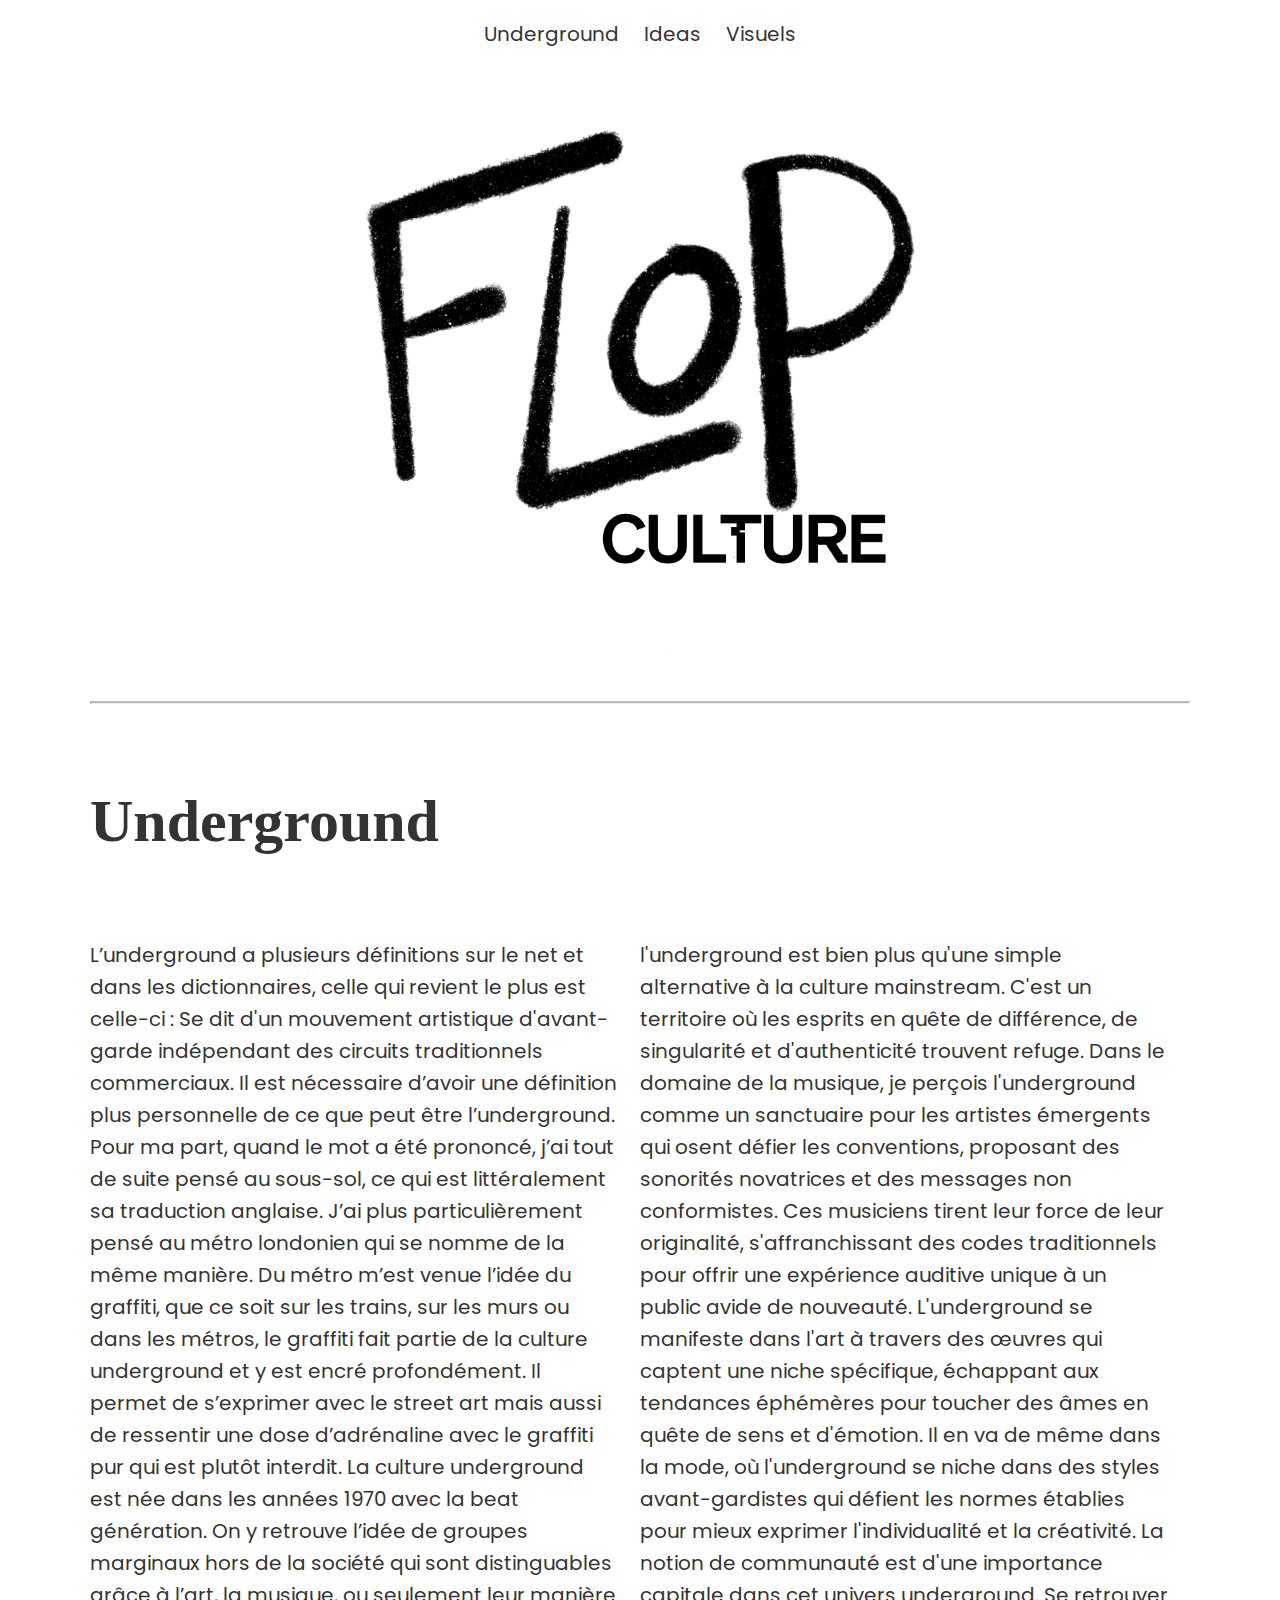
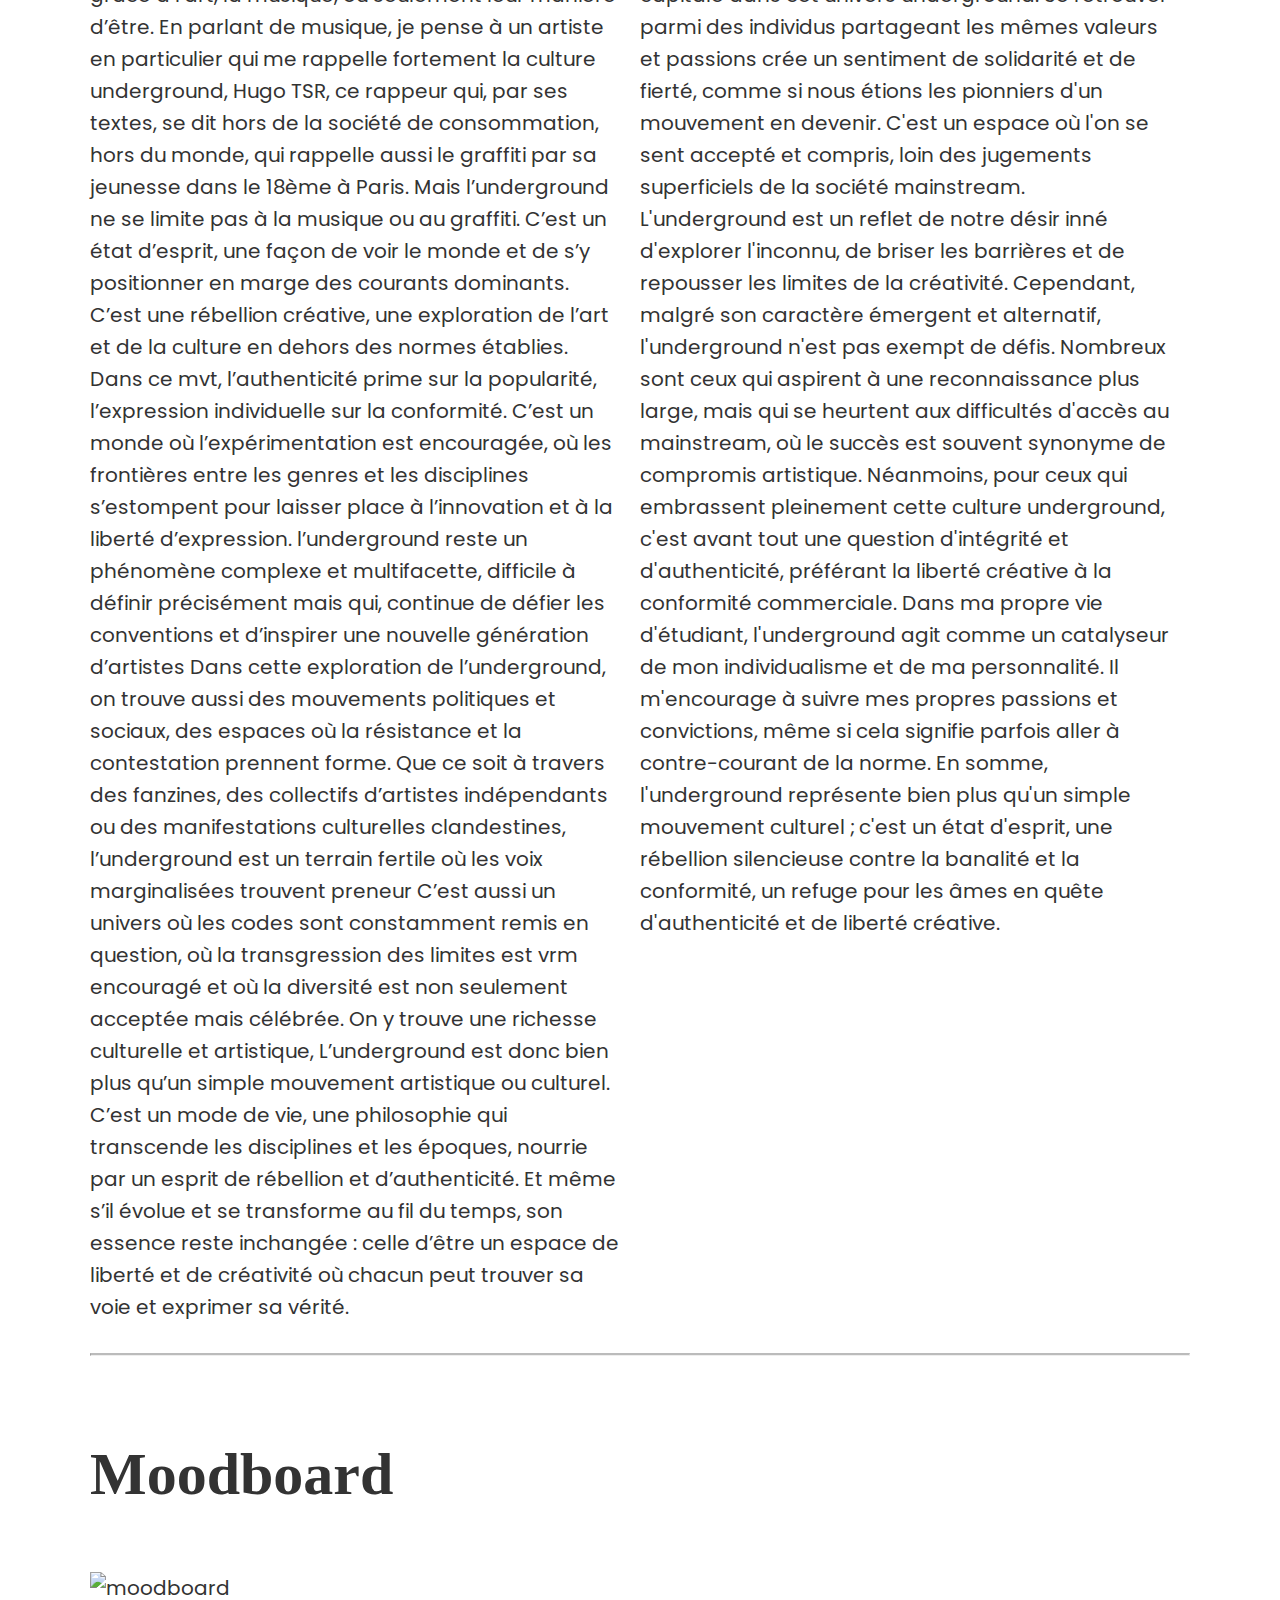
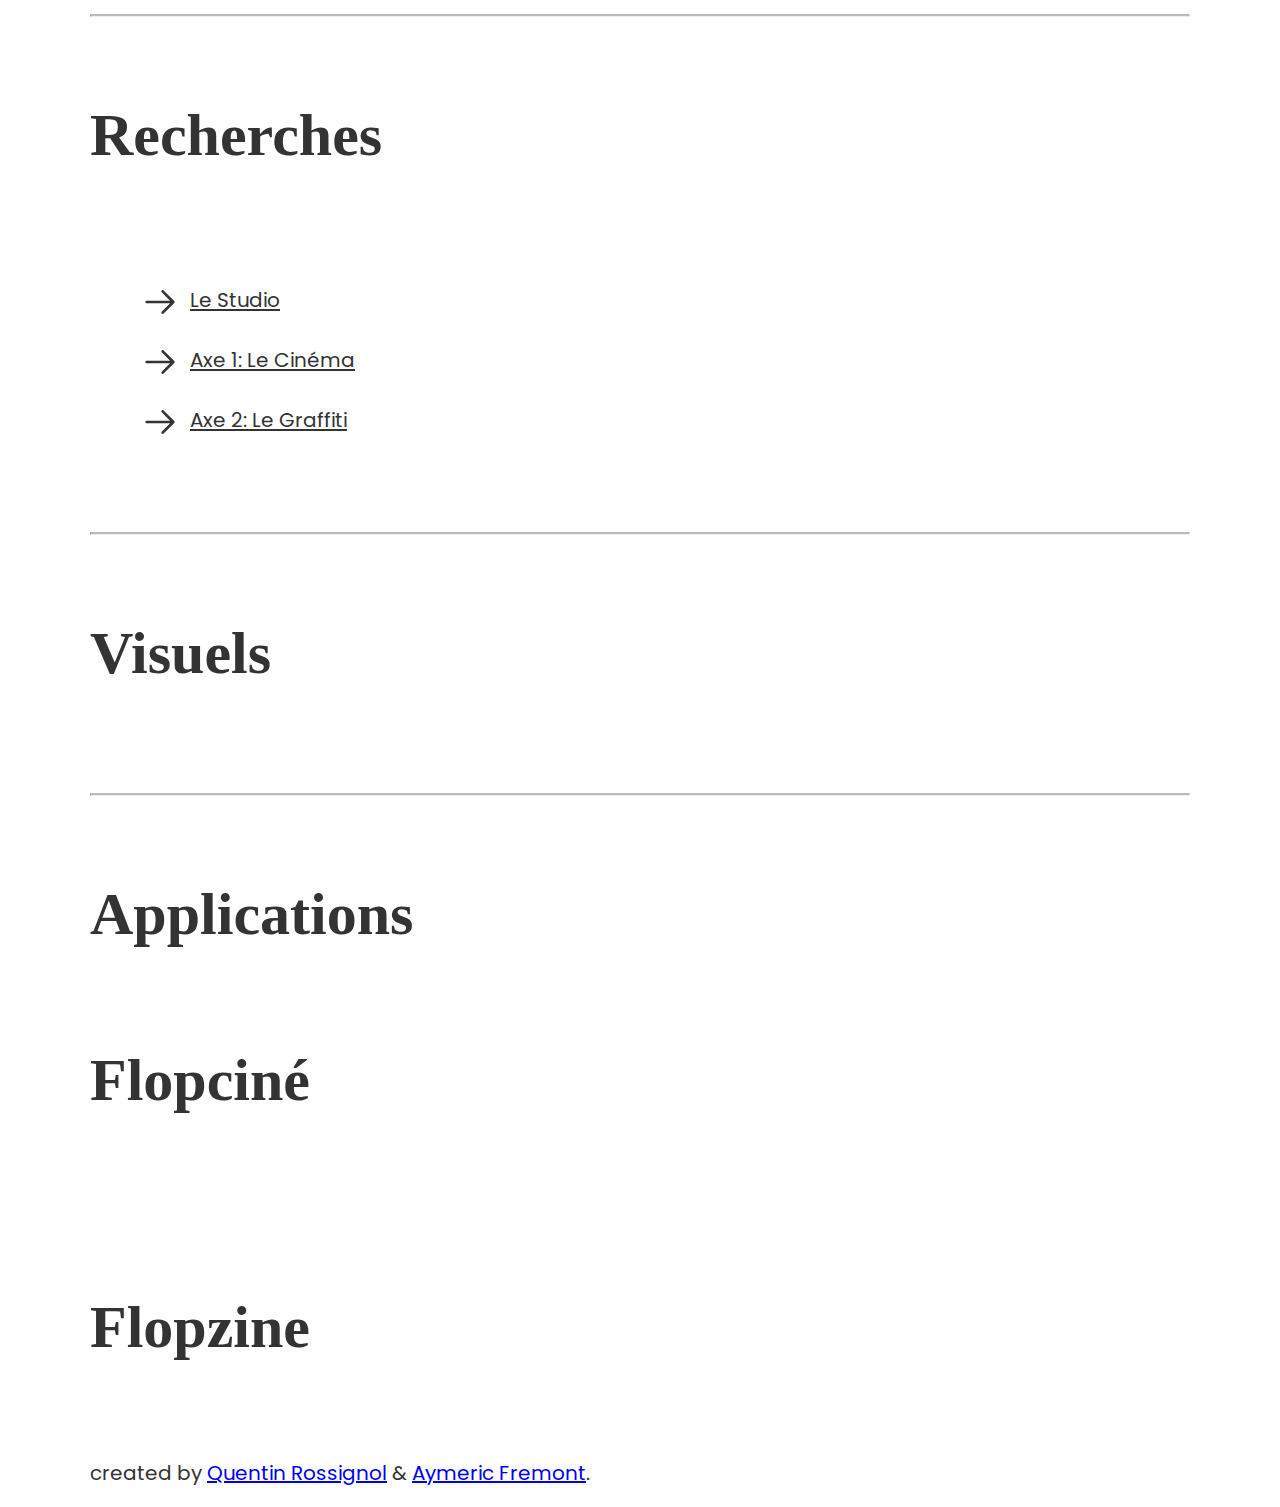
==== commit b9315cae: "update" ====
--- a/index.html
+++ b/index.html
@@ -29,7 +29,7 @@
           <div class="row">
             <p class="p_underground">
               <!-- Aymeric <br>
-              <br> --> 
+              <br> -->
               L’underground a plusieurs définitions sur le net et dans les
               dictionnaires, celle qui revient le plus est celle-ci : Se dit
               d'un mouvement artistique d'avant-garde indépendant des circuits
@@ -79,7 +79,6 @@
               et se transforme au fil du temps, son essence reste inchangée :
               celle d’être un espace de liberté et de créativité où chacun peut
               trouver sa voie et exprimer sa vérité.
-
             </p>
           </div>
 
@@ -126,7 +125,6 @@
               état d'esprit, une rébellion silencieuse contre la banalité et la
               conformité, un refuge pour les âmes en quête d'authenticité et de
               liberté créative.
-
             </p>
           </div>
         </div>
@@ -135,7 +133,7 @@
       <!-- Galerie images issue de notre moodboard, -> premieres recherches -->
 
       <section class="moodboards">
-        <hr class="solid">
+        <hr class="solid" />
         <h2 id="Ideas">Moodboard</h2>
         <div class="moodboard_1">
           <img src="images/moodboard.png" alt="moodboard" />
@@ -150,14 +148,65 @@
       <section class="concepts">
         <hr class="solid" />
         <h2 id="Ideas">Recherches</h2>
-        <div class="concept_1">
-          <a class=page_link href="cinema.html"><svg class="icon_arrow" width="15" height="15" viewBox="0 0 15 15" fill="none" xmlns="http://www.w3.org/2000/svg"><path d="M8.14645 3.14645C8.34171 2.95118 8.65829 2.95118 8.85355 3.14645L12.8536 7.14645C13.0488 7.34171 13.0488 7.65829 12.8536 7.85355L8.85355 11.8536C8.65829 12.0488 8.34171 12.0488 8.14645 11.8536C7.95118 11.6583 7.95118 11.3417 8.14645 11.1464L11.2929 8H2.5C2.22386 8 2 7.77614 2 7.5C2 7.22386 2.22386 7 2.5 7H11.2929L8.14645 3.85355C7.95118 3.65829 7.95118 3.34171 8.14645 3.14645Z" fill="currentColor" fill-rule="evenodd" clip-rule="evenodd"></path></svg>Axe 1: Le cinéma</a>
-        </div>
-
-        <div class="concept_2">
-          <a class=page_link href="graffiti.html"><svg class="icon_arrow" width="15" height="15" viewBox="0 0 15 15" fill="none" xmlns="http://www.w3.org/2000/svg"><path d="M8.14645 3.14645C8.34171 2.95118 8.65829 2.95118 8.85355 3.14645L12.8536 7.14645C13.0488 7.34171 13.0488 7.65829 12.8536 7.85355L8.85355 11.8536C8.65829 12.0488 8.34171 12.0488 8.14645 11.8536C7.95118 11.6583 7.95118 11.3417 8.14645 11.1464L11.2929 8H2.5C2.22386 8 2 7.77614 2 7.5C2 7.22386 2.22386 7 2.5 7H11.2929L8.14645 3.85355C7.95118 3.65829 7.95118 3.34171 8.14645 3.14645Z" fill="currentColor" fill-rule="evenodd" clip-rule="evenodd"></path></svg>Axe 2: Le graffiti</a>
-          <!-- <h3>Pourquoi le graffiti ?</h3> -->
-          <!-- <p class="txt_concept_2">
+
+        <ul class="page_link_container">
+          <li class="page_link_list">
+            <a class="page_link" href="studio.html"
+              ><svg
+                class="icon_arrow"
+                width="15"
+                height="15"
+                viewBox="0 0 15 15"
+                fill="none"
+                xmlns="http://www.w3.org/2000/svg"
+              >
+                <path
+                  d="M8.14645 3.14645C8.34171 2.95118 8.65829 2.95118 8.85355 3.14645L12.8536 7.14645C13.0488 7.34171 13.0488 7.65829 12.8536 7.85355L8.85355 11.8536C8.65829 12.0488 8.34171 12.0488 8.14645 11.8536C7.95118 11.6583 7.95118 11.3417 8.14645 11.1464L11.2929 8H2.5C2.22386 8 2 7.77614 2 7.5C2 7.22386 2.22386 7 2.5 7H11.2929L8.14645 3.85355C7.95118 3.65829 7.95118 3.34171 8.14645 3.14645Z"
+                  fill="currentColor"
+                  fill-rule="evenodd"
+                  clip-rule="evenodd"
+                ></path></svg
+              >Le Studio</a
+            >
+            <a class="page_link" href="cinema.html"
+              ><svg
+                class="icon_arrow"
+                width="15"
+                height="15"
+                viewBox="0 0 15 15"
+                fill="none"
+                xmlns="http://www.w3.org/2000/svg"
+              >
+                <path
+                  d="M8.14645 3.14645C8.34171 2.95118 8.65829 2.95118 8.85355 3.14645L12.8536 7.14645C13.0488 7.34171 13.0488 7.65829 12.8536 7.85355L8.85355 11.8536C8.65829 12.0488 8.34171 12.0488 8.14645 11.8536C7.95118 11.6583 7.95118 11.3417 8.14645 11.1464L11.2929 8H2.5C2.22386 8 2 7.77614 2 7.5C2 7.22386 2.22386 7 2.5 7H11.2929L8.14645 3.85355C7.95118 3.65829 7.95118 3.34171 8.14645 3.14645Z"
+                  fill="currentColor"
+                  fill-rule="evenodd"
+                  clip-rule="evenodd"
+                ></path></svg
+              >Axe 1: Le Cinéma</a
+            >
+
+            <a class="page_link" href="graffiti.html"
+              ><svg
+                class="icon_arrow"
+                width="15"
+                height="15"
+                viewBox="0 0 15 15"
+                fill="none"
+                xmlns="http://www.w3.org/2000/svg"
+              >
+                <path
+                  d="M8.14645 3.14645C8.34171 2.95118 8.65829 2.95118 8.85355 3.14645L12.8536 7.14645C13.0488 7.34171 13.0488 7.65829 12.8536 7.85355L8.85355 11.8536C8.65829 12.0488 8.34171 12.0488 8.14645 11.8536C7.95118 11.6583 7.95118 11.3417 8.14645 11.1464L11.2929 8H2.5C2.22386 8 2 7.77614 2 7.5C2 7.22386 2.22386 7 2.5 7H11.2929L8.14645 3.85355C7.95118 3.65829 7.95118 3.34171 8.14645 3.14645Z"
+                  fill="currentColor"
+                  fill-rule="evenodd"
+                  clip-rule="evenodd"
+                ></path></svg
+              >Axe 2: Le Graffiti</a
+            >
+          </li>
+        </ul>
+        <!-- <h3>Pourquoi le graffiti ?</h3> -->
+        <!-- <p class="txt_concept_2">
             Le graffiti, en tant qu'expression artistique audacieuse et non
             conventionnelle, séduit par sa capacité à transformer des espaces
             urbains ordinaires en toiles vibrantes et captivantes. Il incarne la
@@ -171,14 +220,13 @@
             forts et d'inspirer un large public.
           </p> -->
 
-          <!-- <img class="img_concept_2" src="" alt="" /> -->
-        </div>
+        <!-- <img class="img_concept_2" src="" alt="" /> -->
       </section>
 
       <!-- Le visuels créer à partir de notre concept -->
 
       <section class="Visuel">
-        <hr class="solid">
+        <hr class="solid" />
         <h2 id="Visuels">Visuels</h2>
 
         <div class="visuel">
@@ -188,7 +236,7 @@
       </section>
 
       <section class="Applications">
-        <hr class="solid">
+        <hr class="solid" />
         <h2 id="Applications">Applications</h2>
 
         <div class="Applications_1">
--- a/style.css
+++ b/style.css
@@ -27,11 +27,12 @@
 }
 
 h2, h3 {
-  font-size: 200%;
+  font-size: 300%;
   text-align: left;
   padding-top: 20px;
   font-family: "Tangerine";
-  stroke: 10px;
+  /* -webkit-text-stroke: 1px black; */
+  /* letter-spacing: .05em; */
 }
 
 header li{
@@ -78,9 +79,13 @@
   height: auto;
 }
 
+/* couleur graisse */
+
 b {
   color: rgb(0, 0, 0);
 }
+
+/* ----- */
 
 img.img_concept_1 {
   display: block;
@@ -108,7 +113,7 @@
   scroll-behavior: smooth;
 }
 
-.concept_1 {
+/* .concept_1 {
   padding-bottom: 50px;
   padding-top: 20px;
   padding-left: 20px;
@@ -117,6 +122,10 @@
 .concept_2 {
   padding-bottom: 70px;
   padding-left: 20px;
+} */
+
+.page_link_container {
+  padding: 50px;
 }
 
 a.page_link {
@@ -136,3 +145,14 @@
   vertical-align: middle;
 }
 
+ul {
+  list-style: none;
+}
+
+li.page_link_list {
+  display: grid;
+}
+
+a.page_link {
+  padding-bottom: 20px;
+}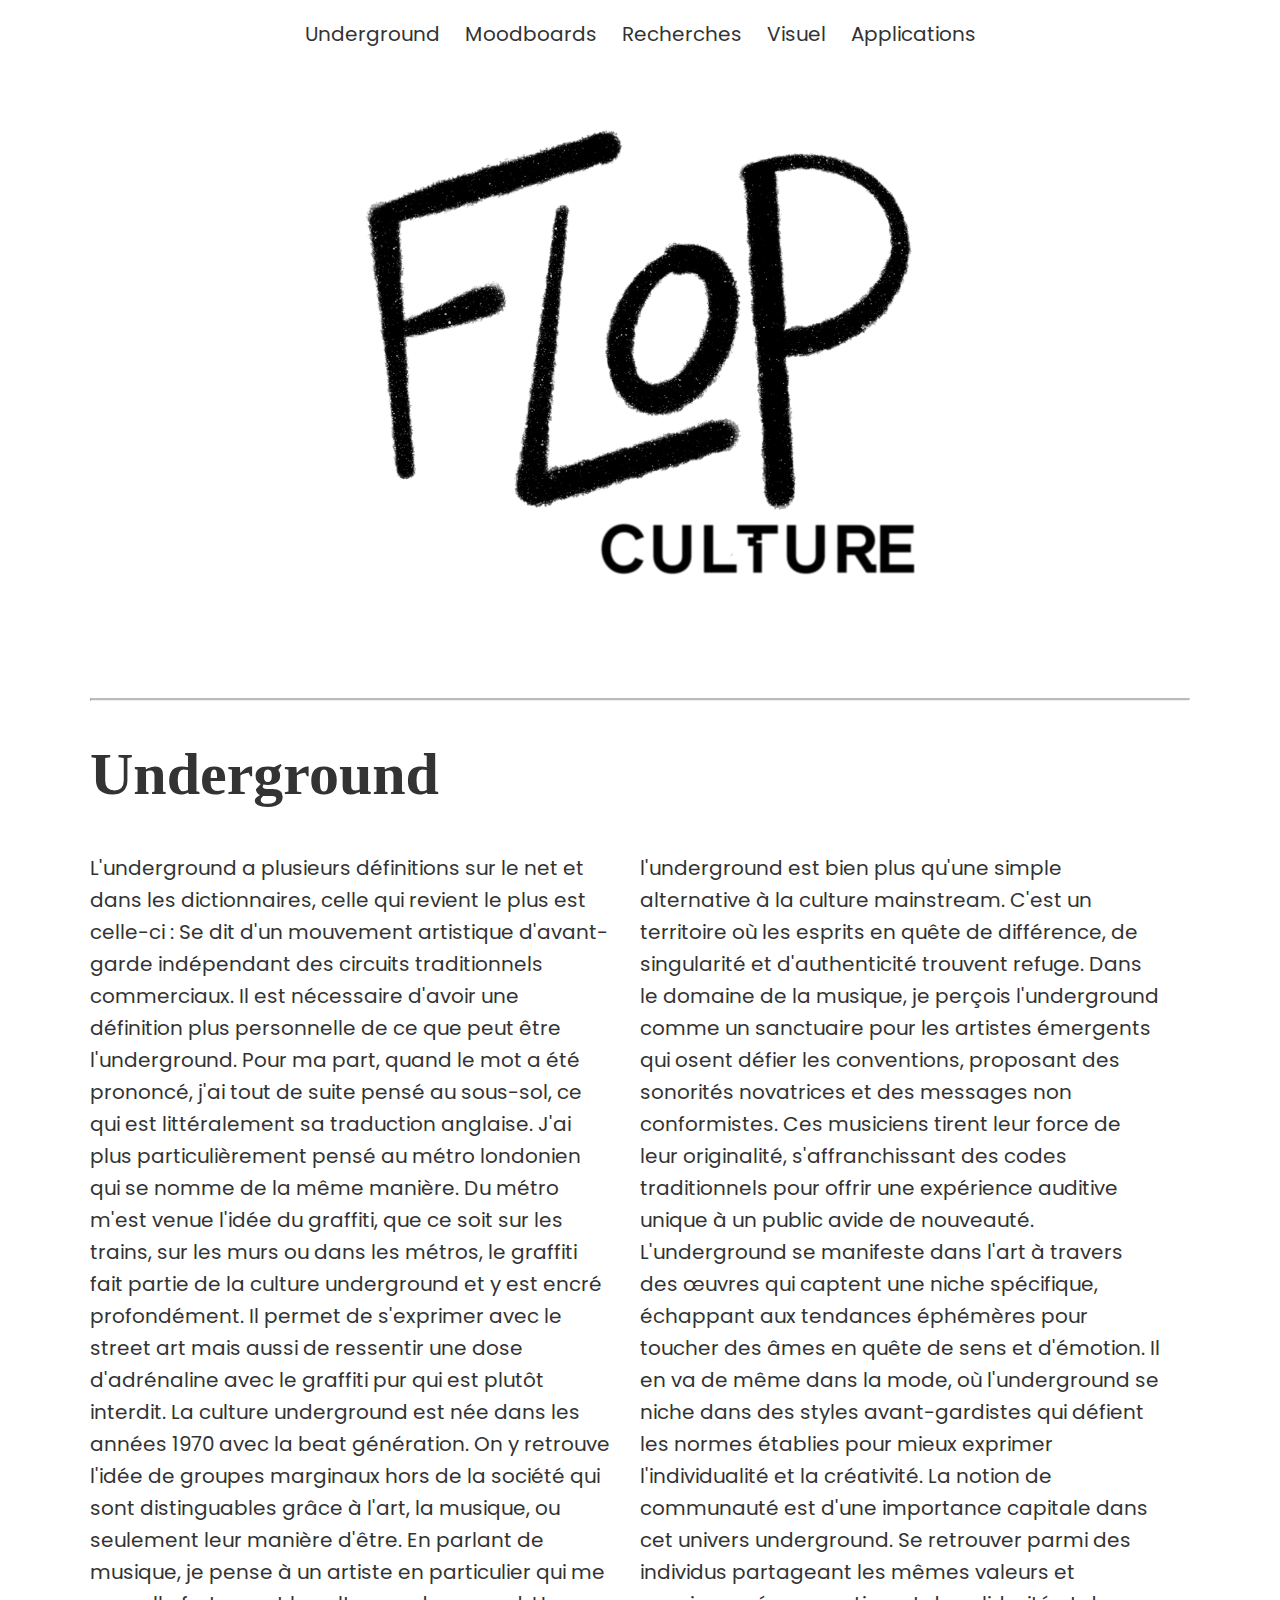
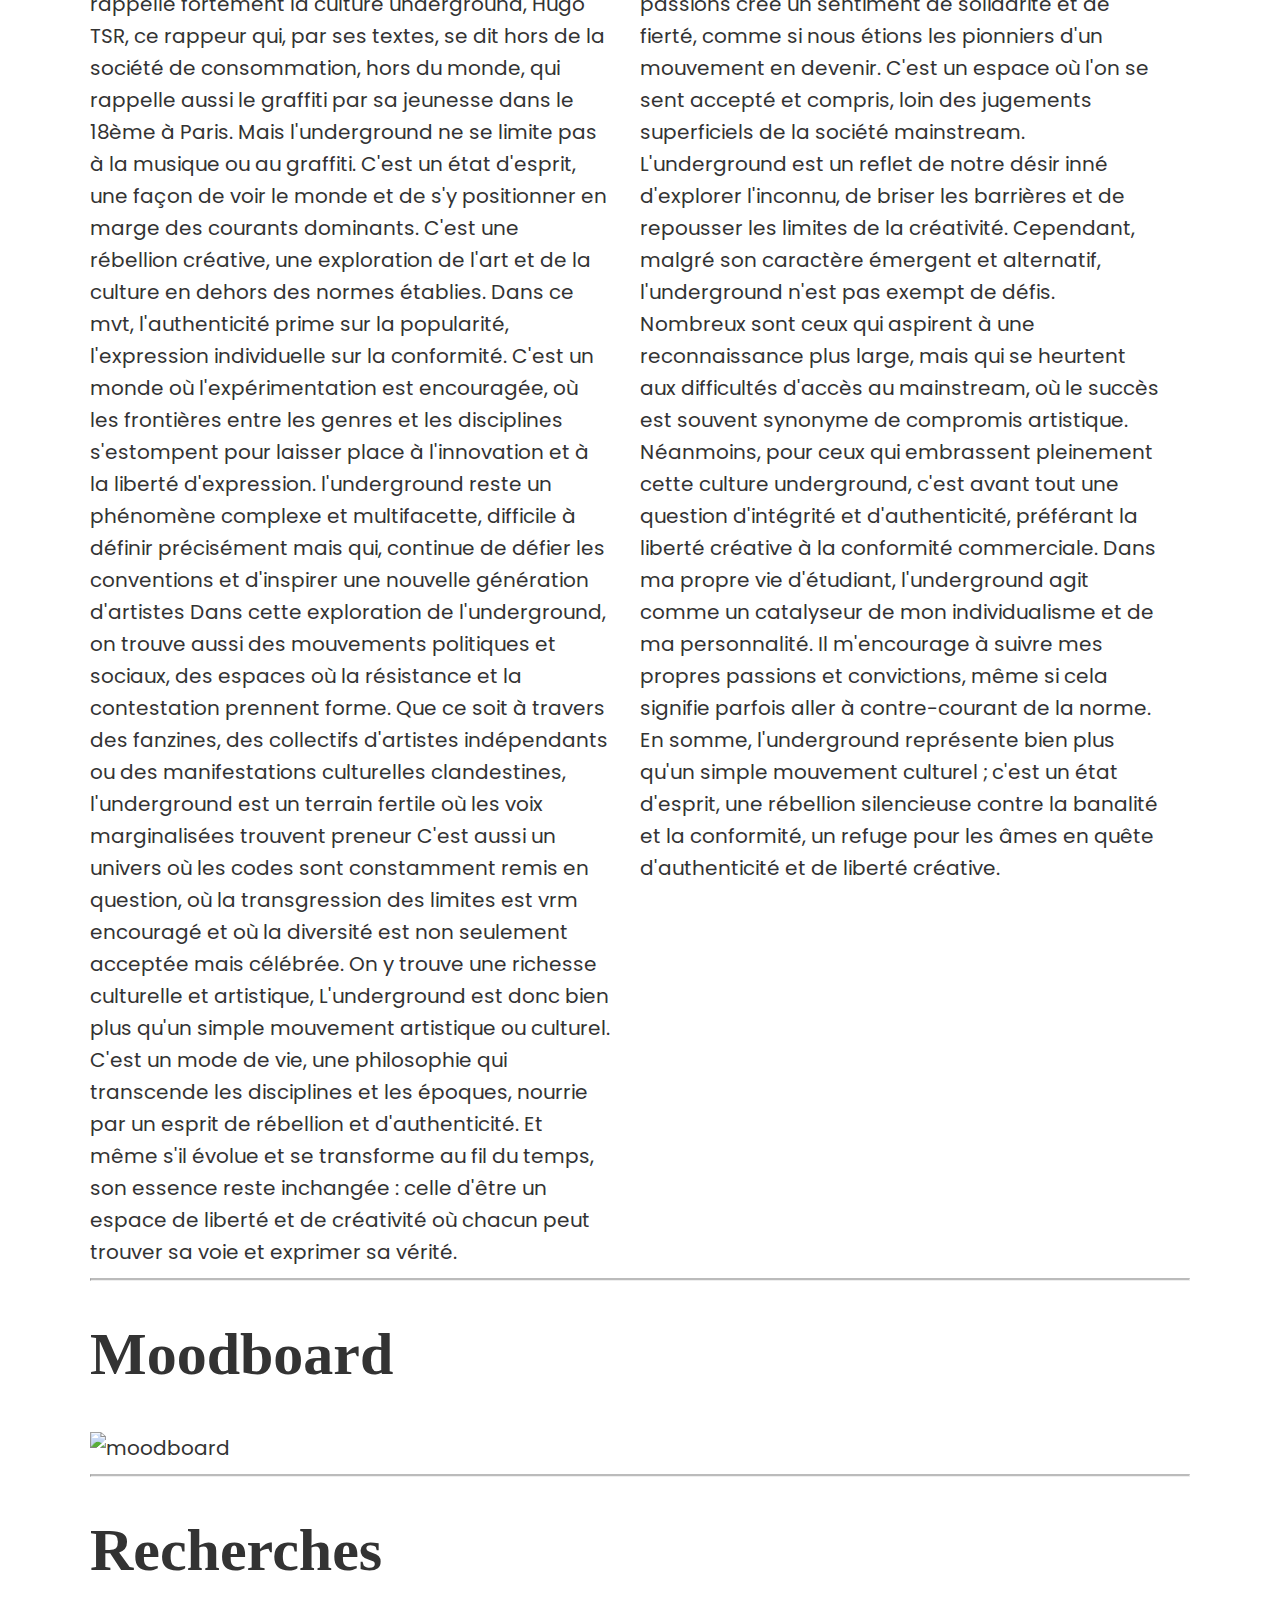
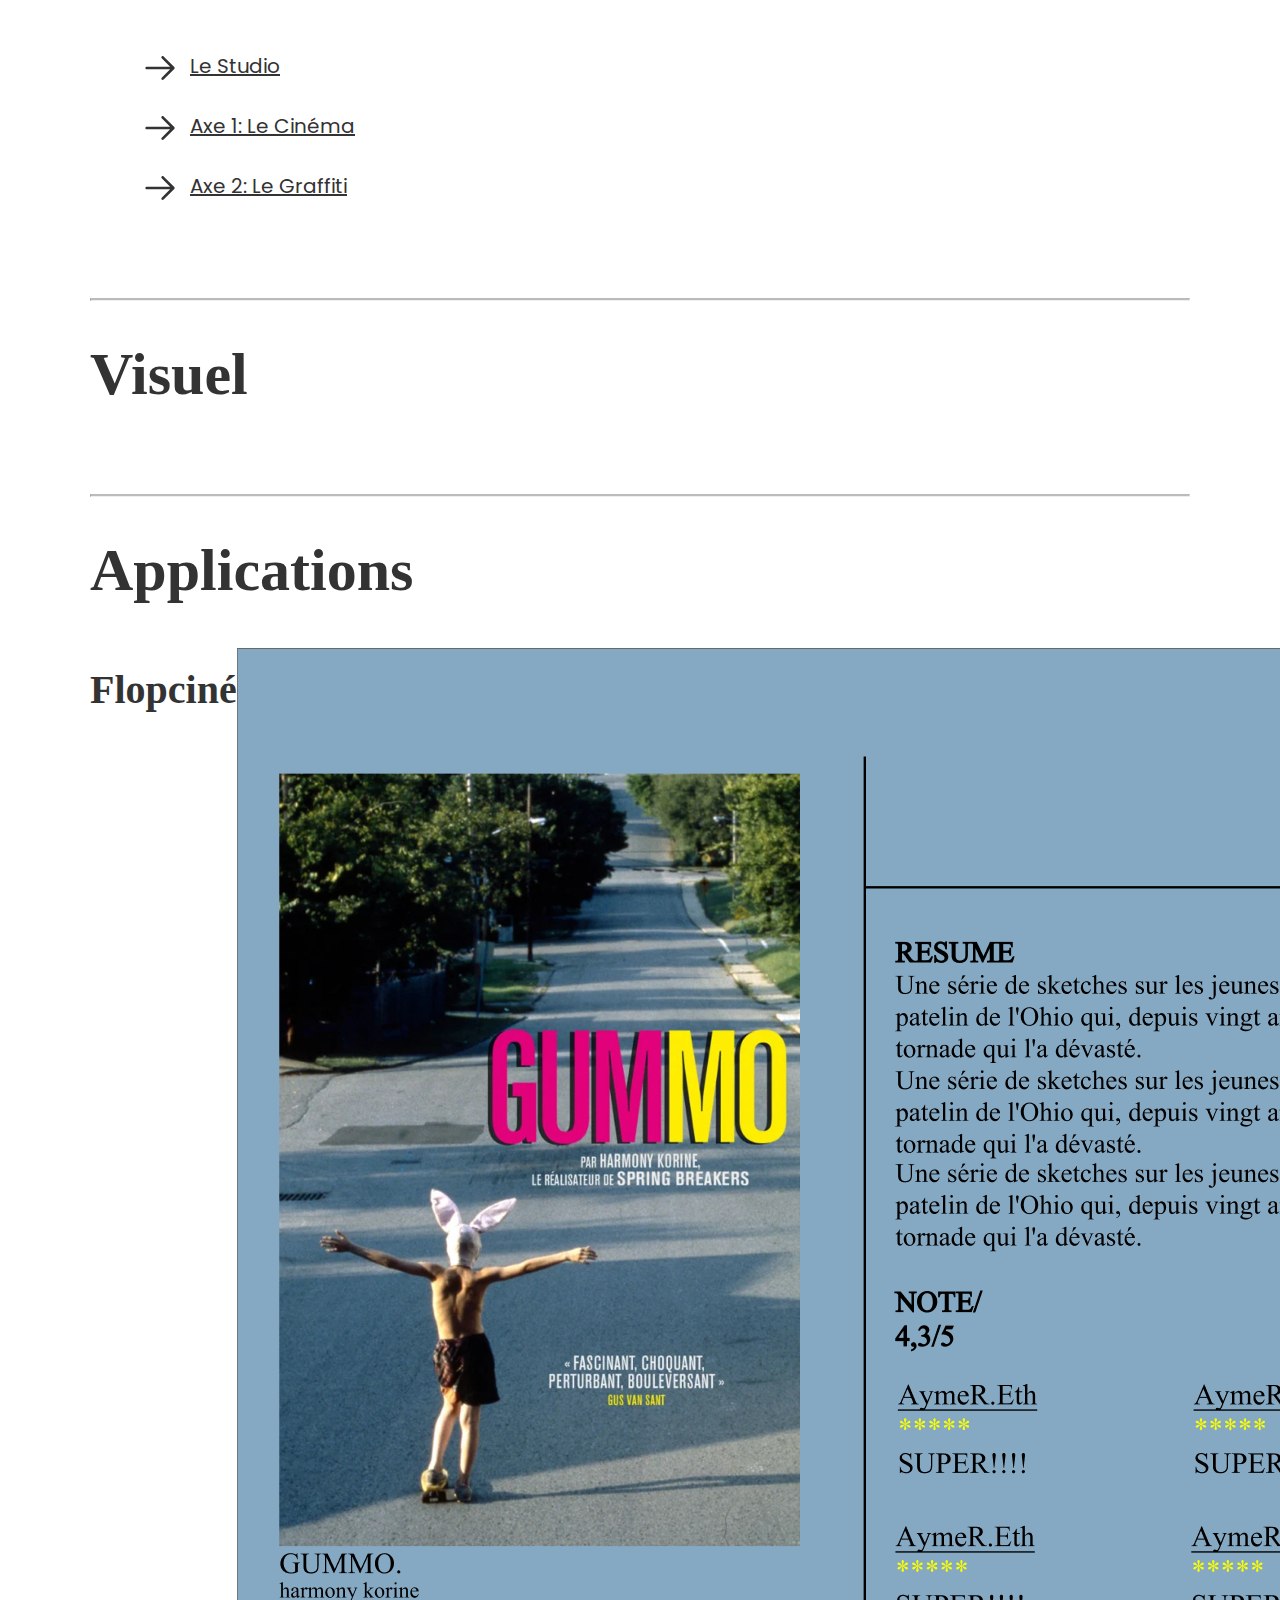
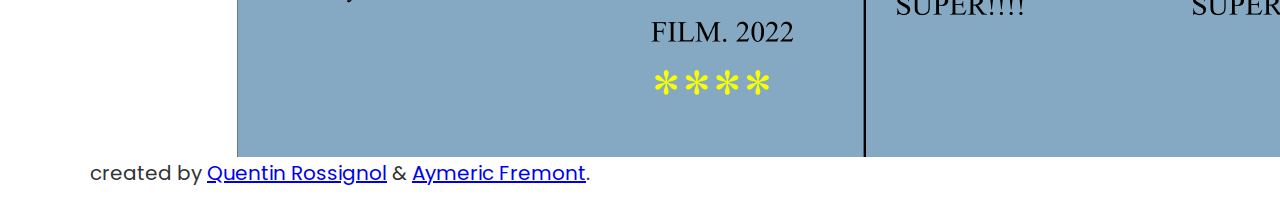
==== commit 574672df: "update" ====
--- a/index.html
+++ b/index.html
@@ -12,8 +12,10 @@
       <nav class="nav_bar">
         <li>
           <a href="#Underground" class="nav_link">Underground</a>
-          <a href="#Ideas" class="nav_link">Ideas</a>
-          <a href="#Visuels" class="nav_link">Visuels</a>
+          <a href="#Moodboards" class="nav_link">Moodboards</a>
+          <a href="#Recherches" class="nav_link">Recherches</a>
+          <a href="#Visuel" class="nav_link">Visuel</a>
+          <a href="#Applications" class="nav_link">Applications</a>
         </li>
       </nav>
       <!-- <h1>Flop Culture</h1> -->
@@ -28,64 +30,60 @@
         <div class="text_underground">
           <div class="row">
             <p class="p_underground">
-              <!-- Aymeric <br>
-              <br> -->
-              L’underground a plusieurs définitions sur le net et dans les
+              L'underground a plusieurs définitions sur le net et dans les
               dictionnaires, celle qui revient le plus est celle-ci : Se dit
               d'un mouvement artistique d'avant-garde indépendant des circuits
-              traditionnels commerciaux. Il est nécessaire d’avoir une
-              définition plus personnelle de ce que peut être l’underground.
-              Pour ma part, quand le mot a été prononcé, j’ai tout de suite
+              traditionnels commerciaux. Il est nécessaire d'avoir une
+              définition plus personnelle de ce que peut être l'underground.
+              Pour ma part, quand le mot a été prononcé, j'ai tout de suite
               pensé au sous-sol, ce qui est littéralement sa traduction
-              anglaise. J’ai plus particulièrement pensé au métro londonien qui
-              se nomme de la même manière. Du métro m’est venue l’idée du
+              anglaise. J'ai plus particulièrement pensé au métro londonien qui
+              se nomme de la même manière. Du métro m'est venue l'idée du
               graffiti, que ce soit sur les trains, sur les murs ou dans les
               métros, le graffiti fait partie de la culture underground et y est
-              encré profondément. Il permet de s’exprimer avec le street art
-              mais aussi de ressentir une dose d’adrénaline avec le graffiti pur
+              encré profondément. Il permet de s'exprimer avec le street art
+              mais aussi de ressentir une dose d'adrénaline avec le graffiti pur
               qui est plutôt interdit. La culture underground est née dans les
-              années 1970 avec la beat génération. On y retrouve l’idée de
+              années 1970 avec la beat génération. On y retrouve l'idée de
               groupes marginaux hors de la société qui sont distinguables grâce
-              à l’art, la musique, ou seulement leur manière d’être. En parlant
+              à l'art, la musique, ou seulement leur manière d'être. En parlant
               de musique, je pense à un artiste en particulier qui me rappelle
               fortement la culture underground, Hugo TSR, ce rappeur qui, par
               ses textes, se dit hors de la société de consommation, hors du
               monde, qui rappelle aussi le graffiti par sa jeunesse dans le
-              18ème à Paris. Mais l’underground ne se limite pas à la musique ou
-              au graffiti. C’est un état d’esprit, une façon de voir le monde et
-              de s’y positionner en marge des courants dominants. C’est une
-              rébellion créative, une exploration de l’art et de la culture en
-              dehors des normes établies. Dans ce mvt, l’authenticité prime sur
-              la popularité, l’expression individuelle sur la conformité. C’est
-              un monde où l’expérimentation est encouragée, où les frontières
-              entre les genres et les disciplines s’estompent pour laisser place
-              à l’innovation et à la liberté d’expression. l’underground reste
+              18ème à Paris. Mais l'underground ne se limite pas à la musique ou
+              au graffiti. C'est un état d'esprit, une façon de voir le monde et
+              de s'y positionner en marge des courants dominants. C'est une
+              rébellion créative, une exploration de l'art et de la culture en
+              dehors des normes établies. Dans ce mvt, l'authenticité prime sur
+              la popularité, l'expression individuelle sur la conformité. C'est
+              un monde où l'expérimentation est encouragée, où les frontières
+              entre les genres et les disciplines s'estompent pour laisser place
+              à l'innovation et à la liberté d'expression. l'underground reste
               un phénomène complexe et multifacette, difficile à définir
               précisément mais qui, continue de défier les conventions et
-              d’inspirer une nouvelle génération d’artistes Dans cette
-              exploration de l’underground, on trouve aussi des mouvements
+              d'inspirer une nouvelle génération d'artistes Dans cette
+              exploration de l'underground, on trouve aussi des mouvements
               politiques et sociaux, des espaces où la résistance et la
               contestation prennent forme. Que ce soit à travers des fanzines,
-              des collectifs d’artistes indépendants ou des manifestations
-              culturelles clandestines, l’underground est un terrain fertile où
-              les voix marginalisées trouvent preneur C’est aussi un univers où
+              des collectifs d'artistes indépendants ou des manifestations
+              culturelles clandestines, l'underground est un terrain fertile où
+              les voix marginalisées trouvent preneur C'est aussi un univers où
               les codes sont constamment remis en question, où la transgression
               des limites est vrm encouragé et où la diversité est non seulement
               acceptée mais célébrée. On y trouve une richesse culturelle et
-              artistique, L’underground est donc bien plus qu’un simple
-              mouvement artistique ou culturel. C’est un mode de vie, une
+              artistique, L'underground est donc bien plus qu'un simple
+              mouvement artistique ou culturel. C'est un mode de vie, une
               philosophie qui transcende les disciplines et les époques, nourrie
-              par un esprit de rébellion et d’authenticité. Et même s’il évolue
+              par un esprit de rébellion et d'authenticité. Et même s'il évolue
               et se transforme au fil du temps, son essence reste inchangée :
-              celle d’être un espace de liberté et de créativité où chacun peut
+              celle d'être un espace de liberté et de créativité où chacun peut
               trouver sa voie et exprimer sa vérité.
             </p>
           </div>
 
           <div class="row">
             <p class="p_underground">
-              <!-- Quentin <br>
-              <br> -->
               l'underground est bien plus qu'une simple alternative à la culture
               mainstream. C'est un territoire où les esprits en quête de
               différence, de singularité et d'authenticité trouvent refuge. Dans
@@ -227,7 +225,7 @@
 
       <section class="Visuel">
         <hr class="solid" />
-        <h2 id="Visuels">Visuels</h2>
+        <h2 id="Visuel">Visuel</h2>
 
         <div class="visuel">
           <img src="" alt="" />
@@ -239,16 +237,18 @@
         <hr class="solid" />
         <h2 id="Applications">Applications</h2>
 
-        <div class="Applications_1">
-          <h2>Flopciné</h2>
-          <img src="" alt="" />
-          <!-- <video src=""></video> -->
-        </div>
-
-        <div class="Applications_2">
-          <h2>Flopzine</h2>
-          <img src="" alt="" />
-          <!-- <video src=""></video> -->
+        <div class="flex_container">
+          <div class="row_app">
+            <h3>Flopciné</h3>
+            <img src="images/visuel.png" alt="" />
+            <!-- <video src=""></video> -->
+          </div>
+
+          <div class="row_app">
+            <h3>Flopzine</h3>
+            <img src="images/visuel.png" alt="" />
+            <!-- <video src=""></video> -->
+          </div>
         </div>
       </section>
 
--- a/style.css
+++ b/style.css
@@ -23,16 +23,34 @@
   font-size: 300%;
   text-align: center;
   font-family: "Tangerine";
-  margin: 25%;
-}
-
-h2, h3 {
+  /* margin: 25%; */
+}
+
+h2 {
   font-size: 300%;
   text-align: left;
-  padding-top: 20px;
+  /* padding-top: 20px; */
   font-family: "Tangerine";
   /* -webkit-text-stroke: 1px black; */
   /* letter-spacing: .05em; */
+  margin-block-start: 0px;
+  margin-block-end: 0px;
+  margin-inline-start: 0px;
+  margin-inline-end: 0px;
+  padding-top: 15px;
+  padding-bottom: 30px;
+}
+
+h3 {
+  font-size: 200%;
+  font-family: "Tangerine";
+  text-align: left;
+  margin-block-start: 0px;
+  margin-block-end: 0px;
+  margin-inline-start: 0px;
+  margin-inline-end: 0px;
+  padding-top: 10px;
+  padding-bottom: 10px;
 }
 
 header li{
@@ -71,7 +89,11 @@
 
 p.p_underground {
   flex: 1;
-  padding-right: 20px;
+  padding-right: 30px;
+  margin-block-start: 0em;
+  margin-block-end: 0em;
+  margin-inline-start: 0px;
+  margin-inline-end: 0px;
 }
 
 img {
@@ -125,7 +147,9 @@
 } */
 
 .page_link_container {
-  padding: 50px;
+  padding-bottom: 50px;
+  padding-left: 50px;
+  padding-right: 50px;
 }
 
 a.page_link {
@@ -155,4 +179,33 @@
 
 a.page_link {
   padding-bottom: 20px;
-}+}
+
+.txt_concept_2 {
+  max-width: 50%;
+}
+
+div.flex_container {
+  display: flex;
+  flex-direction: row;
+}
+
+div.row_app {
+  display: flex;
+  flex: 1;
+  justify-content: center;
+}
+
+div.row_app img {
+  max-width: fit-content;
+}
+/* 
+p.p_underground {
+  flex: 1;
+  padding-right: 30px;
+  margin-block-start: 0em;
+  margin-block-end: 0em;
+  margin-inline-start: 0px;
+  margin-inline-end: 0px;
+} */
+
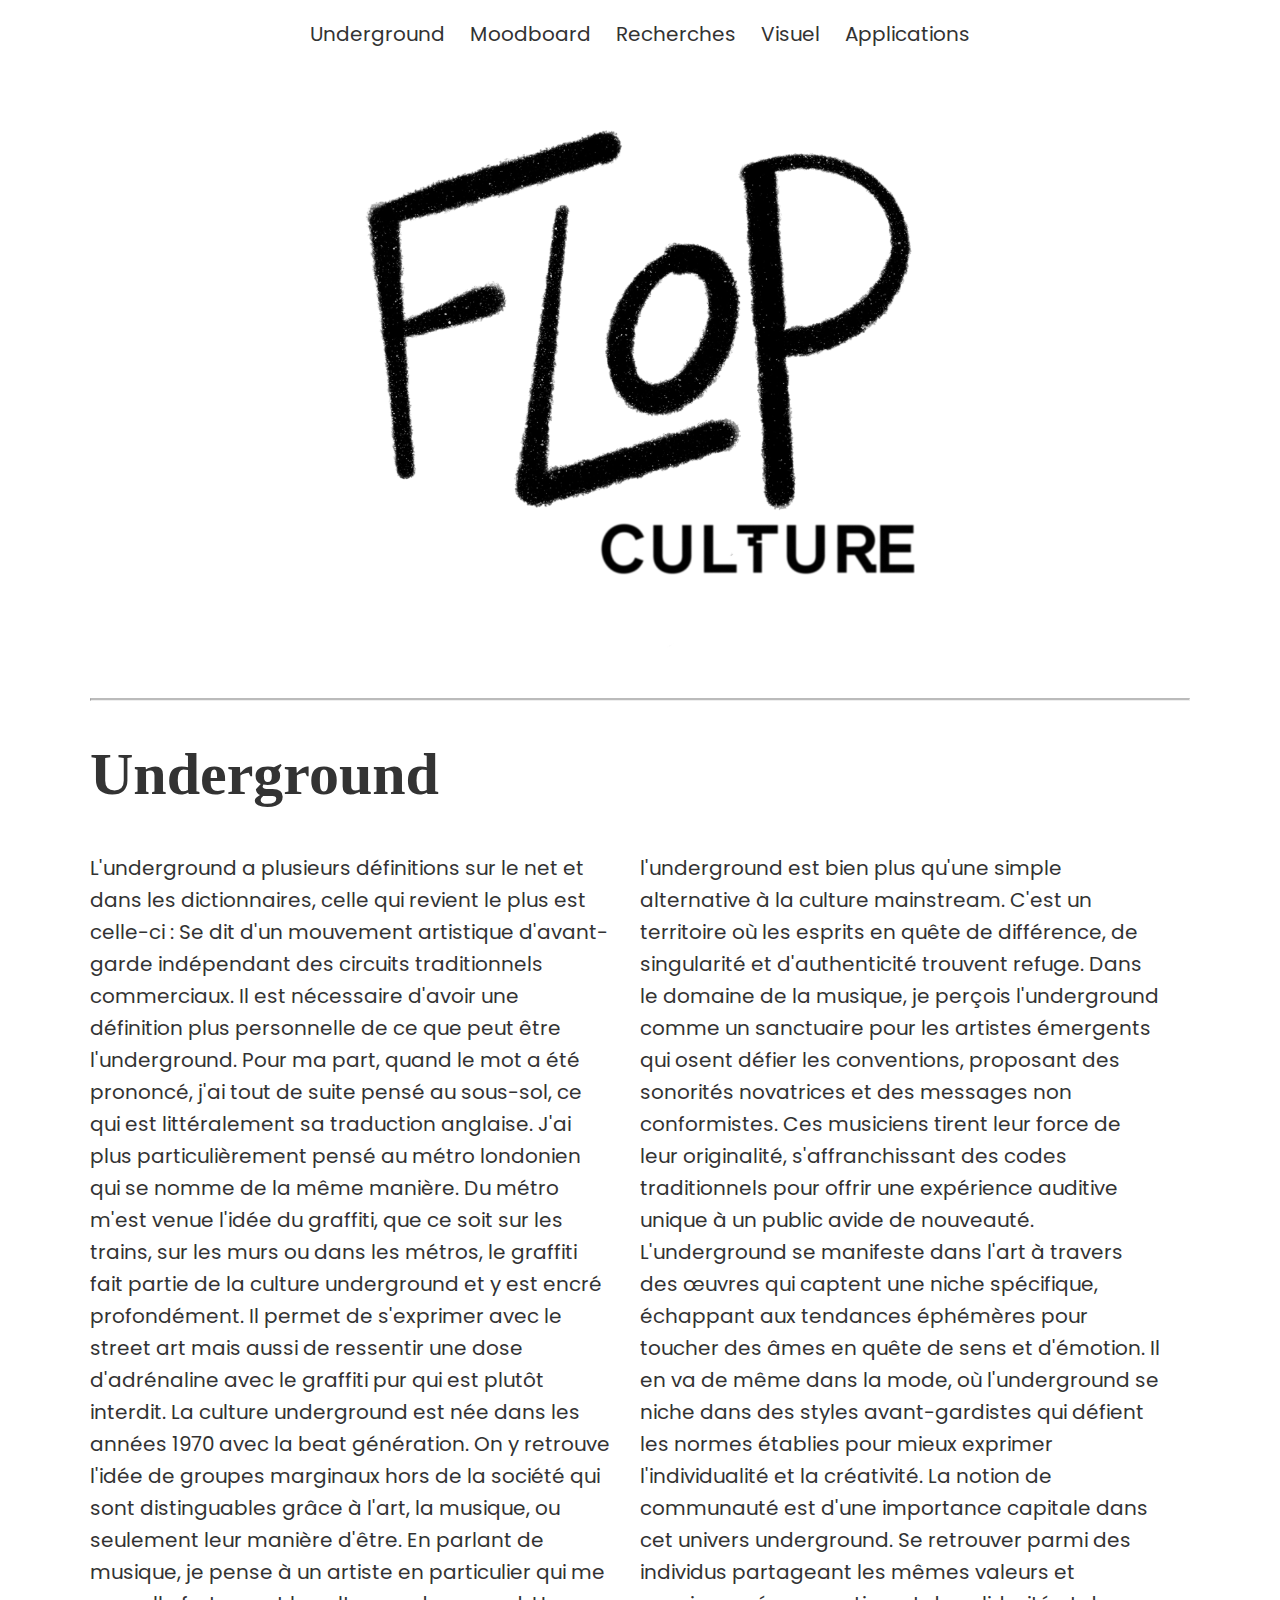
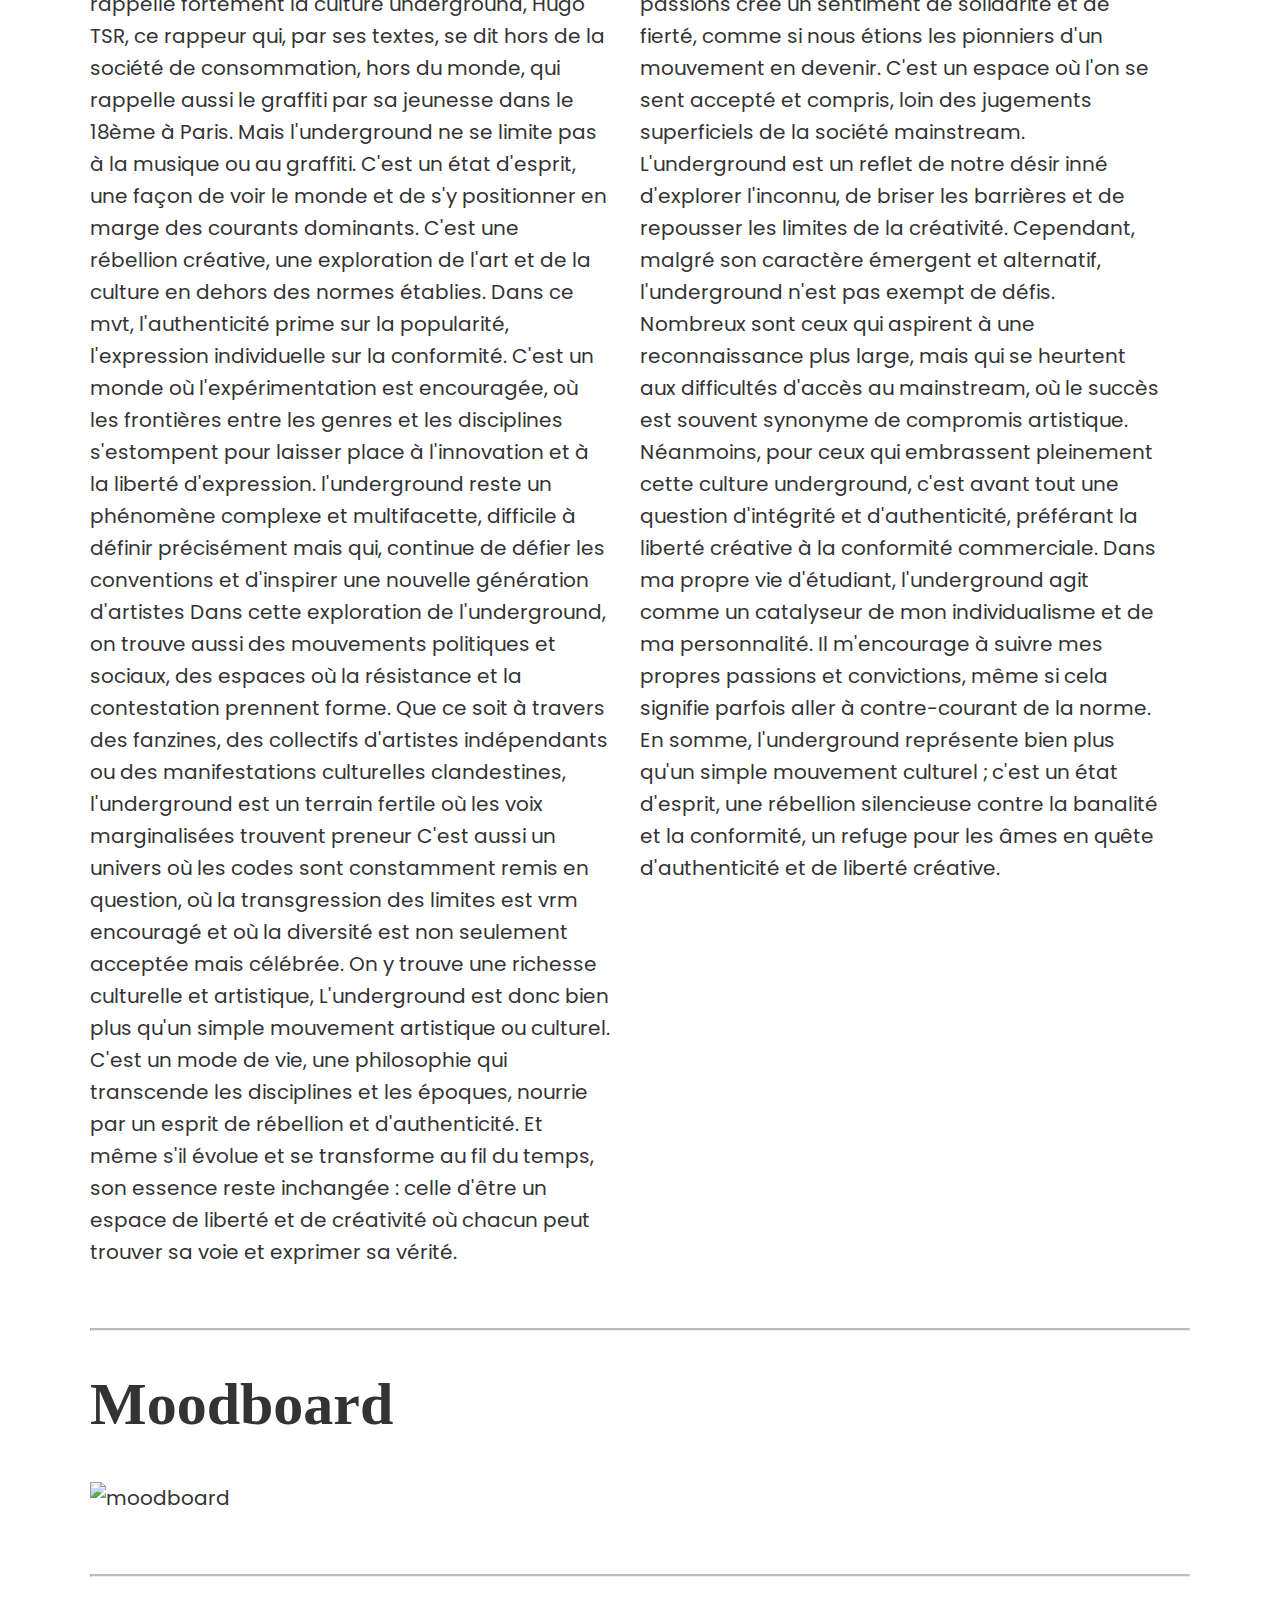
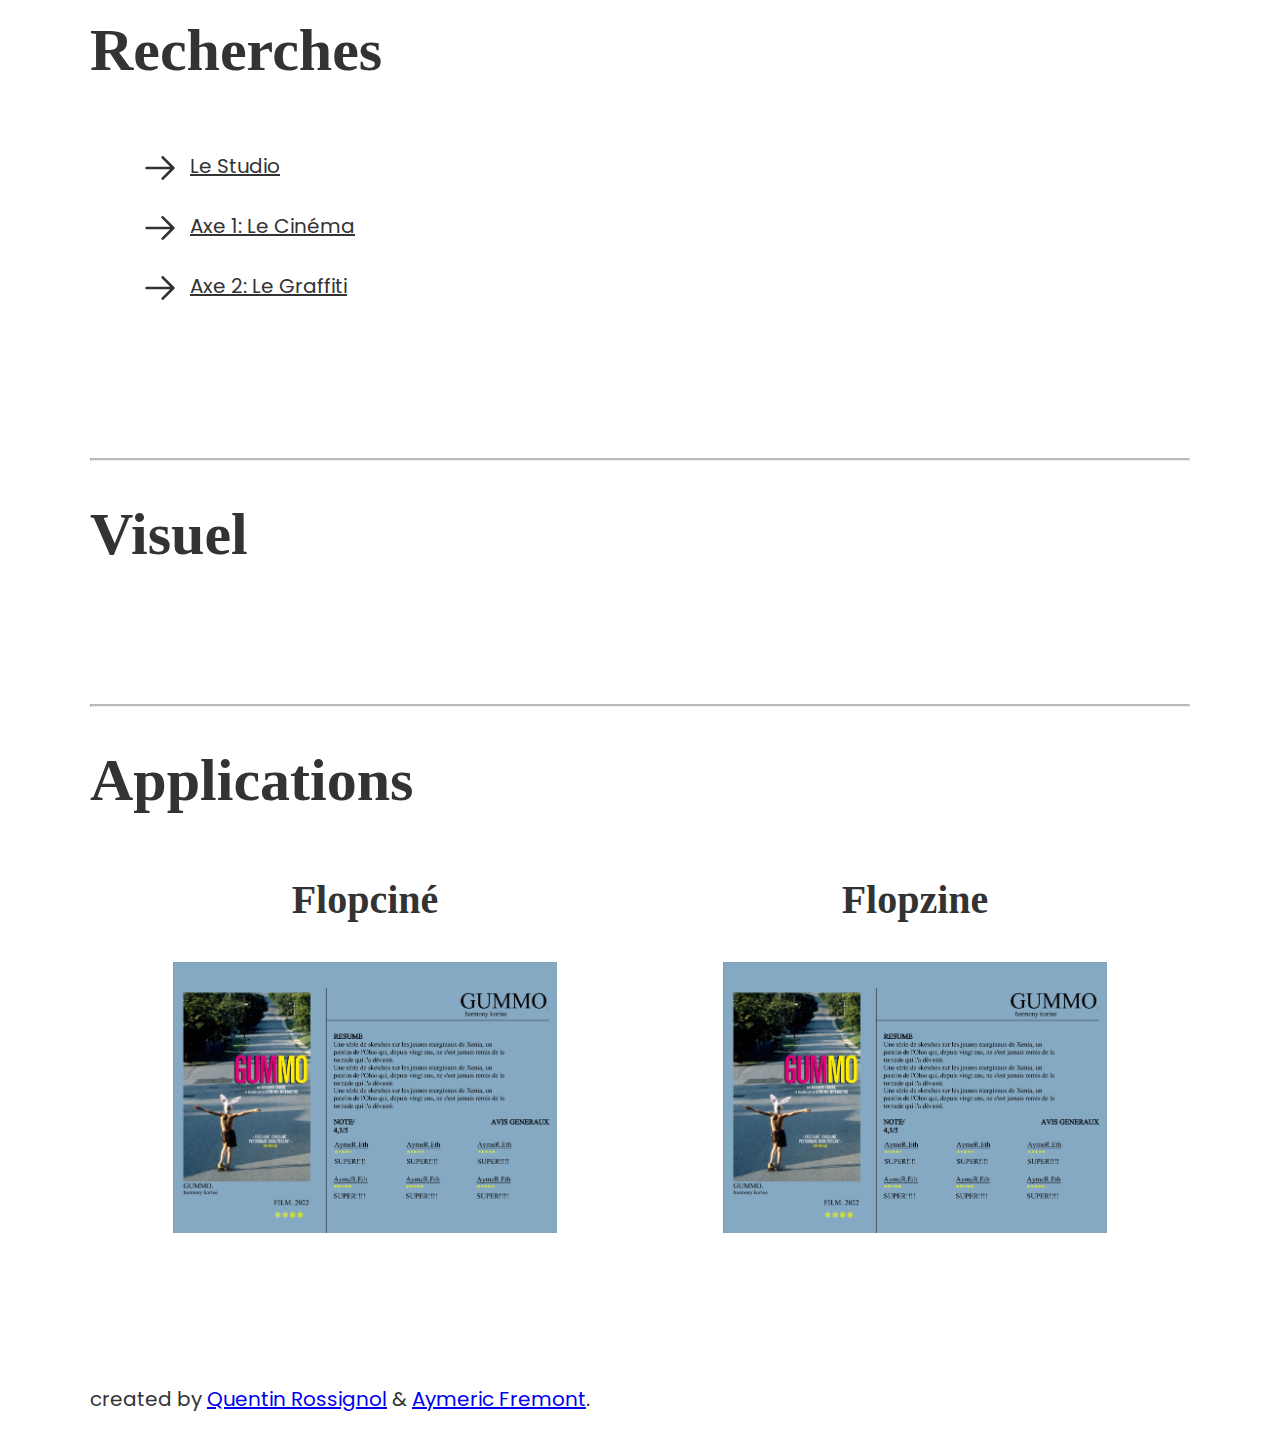
==== commit bb0db295: "update" ====
--- a/index.html
+++ b/index.html
@@ -12,7 +12,7 @@
       <nav class="nav_bar">
         <li>
           <a href="#Underground" class="nav_link">Underground</a>
-          <a href="#Moodboards" class="nav_link">Moodboards</a>
+          <a href="#Moodboard" class="nav_link">Moodboard</a>
           <a href="#Recherches" class="nav_link">Recherches</a>
           <a href="#Visuel" class="nav_link">Visuel</a>
           <a href="#Applications" class="nav_link">Applications</a>
@@ -132,10 +132,8 @@
 
       <section class="moodboards">
         <hr class="solid" />
-        <h2 id="Ideas">Moodboard</h2>
-        <div class="moodboard_1">
-          <img src="images/moodboard.png" alt="moodboard" />
-        </div>
+        <h2 id="Moodboard">Moodboard</h2>
+        <img class="moodboard" src="images/moodboard.png" alt="moodboard" />
         <!-- <div class="mooboard_2">
                 <img src="" alt="">
             </div> -->
@@ -145,7 +143,7 @@
 
       <section class="concepts">
         <hr class="solid" />
-        <h2 id="Ideas">Recherches</h2>
+        <h2 id="Recherches">Recherches</h2>
 
         <ul class="page_link_container">
           <li class="page_link_list">
@@ -239,13 +237,13 @@
 
         <div class="flex_container">
           <div class="row_app">
-            <h3>Flopciné</h3>
+            <h3 class="app_title">Flopciné</h3>
             <img src="images/visuel.png" alt="" />
             <!-- <video src=""></video> -->
           </div>
 
           <div class="row_app">
-            <h3>Flopzine</h3>
+            <h3 class="app_title">Flopzine</h3>
             <img src="images/visuel.png" alt="" />
             <!-- <video src=""></video> -->
           </div>
--- a/style.css
+++ b/style.css
@@ -26,6 +26,10 @@
   /* margin: 25%; */
 }
 
+h1.page_title {
+  margin: 25%;
+}
+
 h2 {
   font-size: 300%;
   text-align: left;
@@ -41,16 +45,20 @@
   padding-bottom: 30px;
 }
 
+/* h3.app_title {
+  text-align: center;
+} */
+
 h3 {
   font-size: 200%;
   font-family: "Tangerine";
-  text-align: left;
+  text-align: center;
   margin-block-start: 0px;
   margin-block-end: 0px;
   margin-inline-start: 0px;
   margin-inline-end: 0px;
   padding-top: 10px;
-  padding-bottom: 10px;
+  padding-bottom: 30px;
 }
 
 header li{
@@ -96,7 +104,7 @@
   margin-inline-end: 0px;
 }
 
-img {
+img.moodboard {
   max-width: 100%;
   height: auto;
 }
@@ -193,11 +201,24 @@
 div.row_app {
   display: flex;
   flex: 1;
-  justify-content: center;
+  /* justify-content: center; */
+  flex-direction: column;
 }
 
 div.row_app img {
-  max-width: fit-content;
+  max-width: 70%;
+  display: block;
+  margin-left: auto;
+  margin-right: auto;
+}
+
+section {
+  padding-bottom: 50px;
+}
+
+footer {
+  padding-top: 100px;
+  /* padding-bottom: 100px; */
 }
 /* 
 p.p_underground {
@@ -209,3 +230,20 @@
   margin-inline-end: 0px;
 } */
 
+.half_p {
+  padding-top: 50px;
+  padding-bottom: 50px;
+  max-width: 50%;
+}
+
+.galerie {
+  display: flex;
+  flex-wrap: wrap;
+  justify-content: center;
+}
+
+img.galerie_image {
+  max-width: 40%;
+  height: auto;
+  padding: 60px;
+}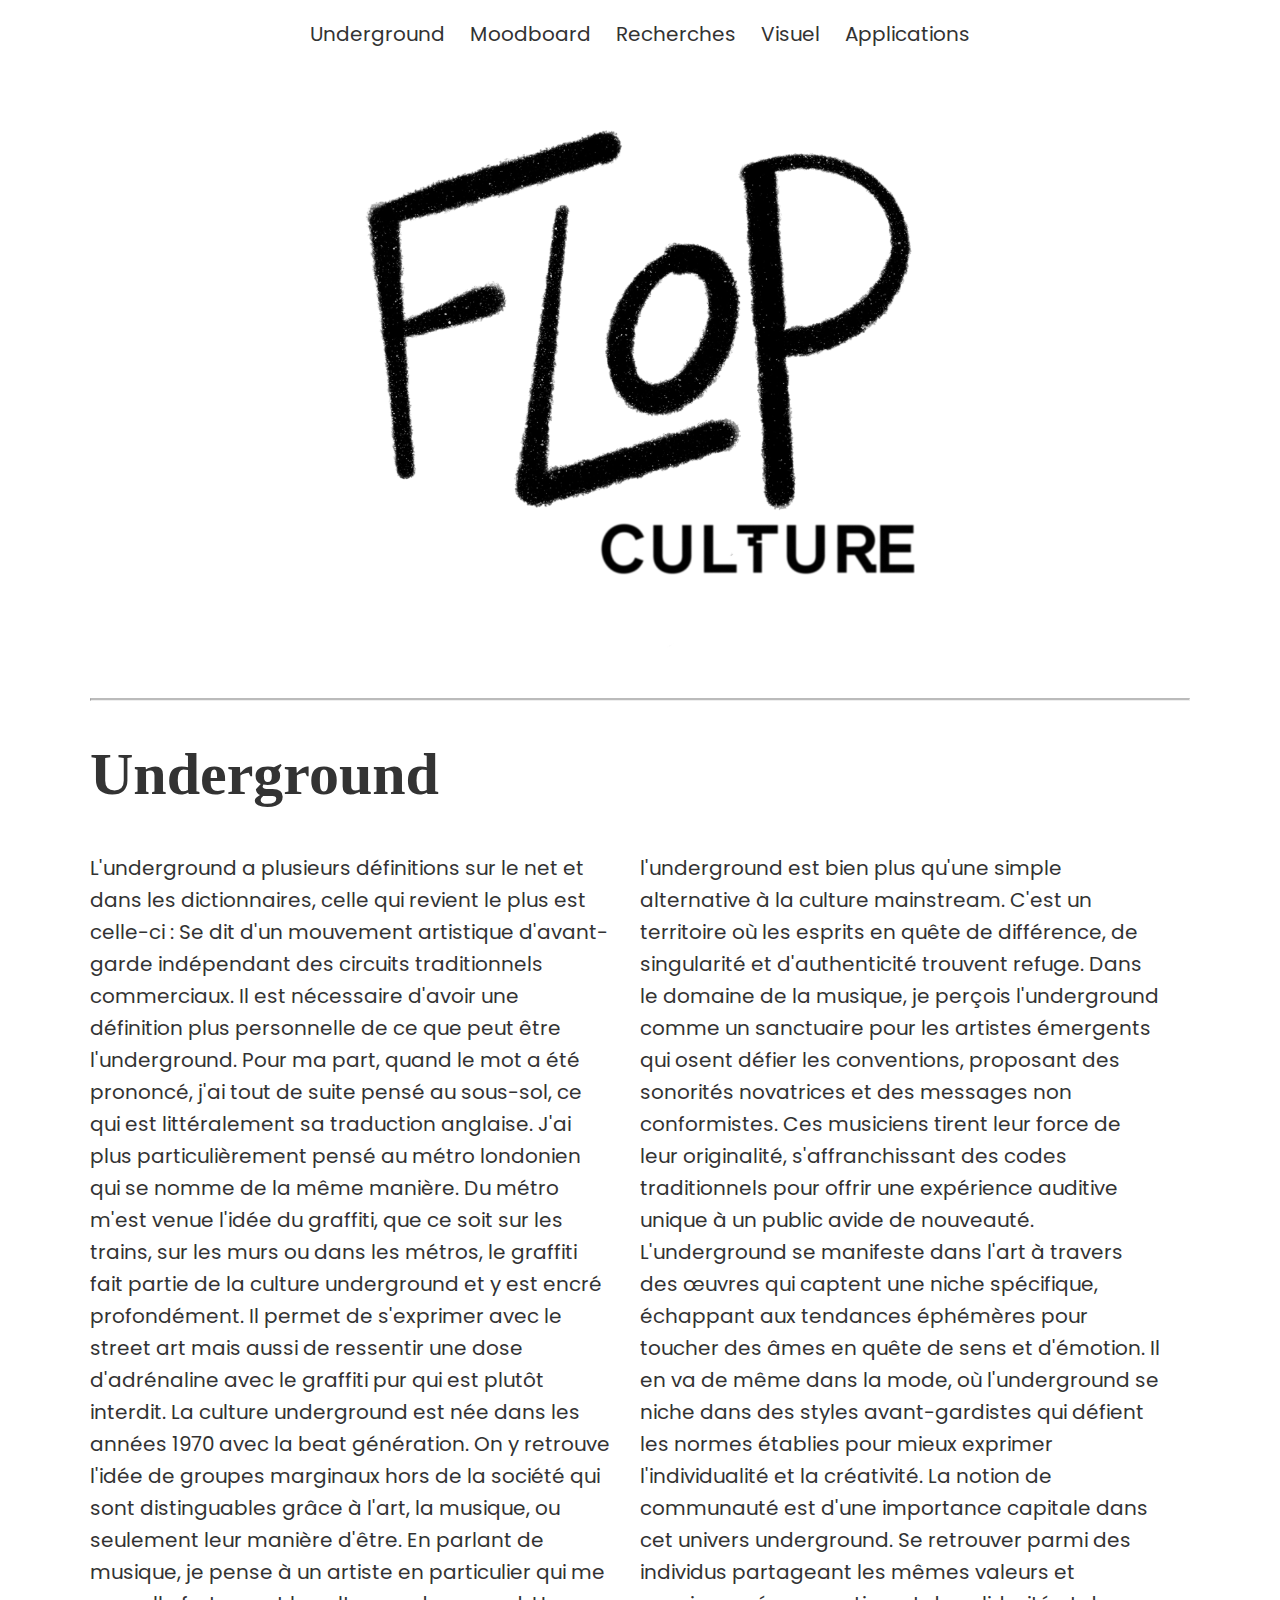
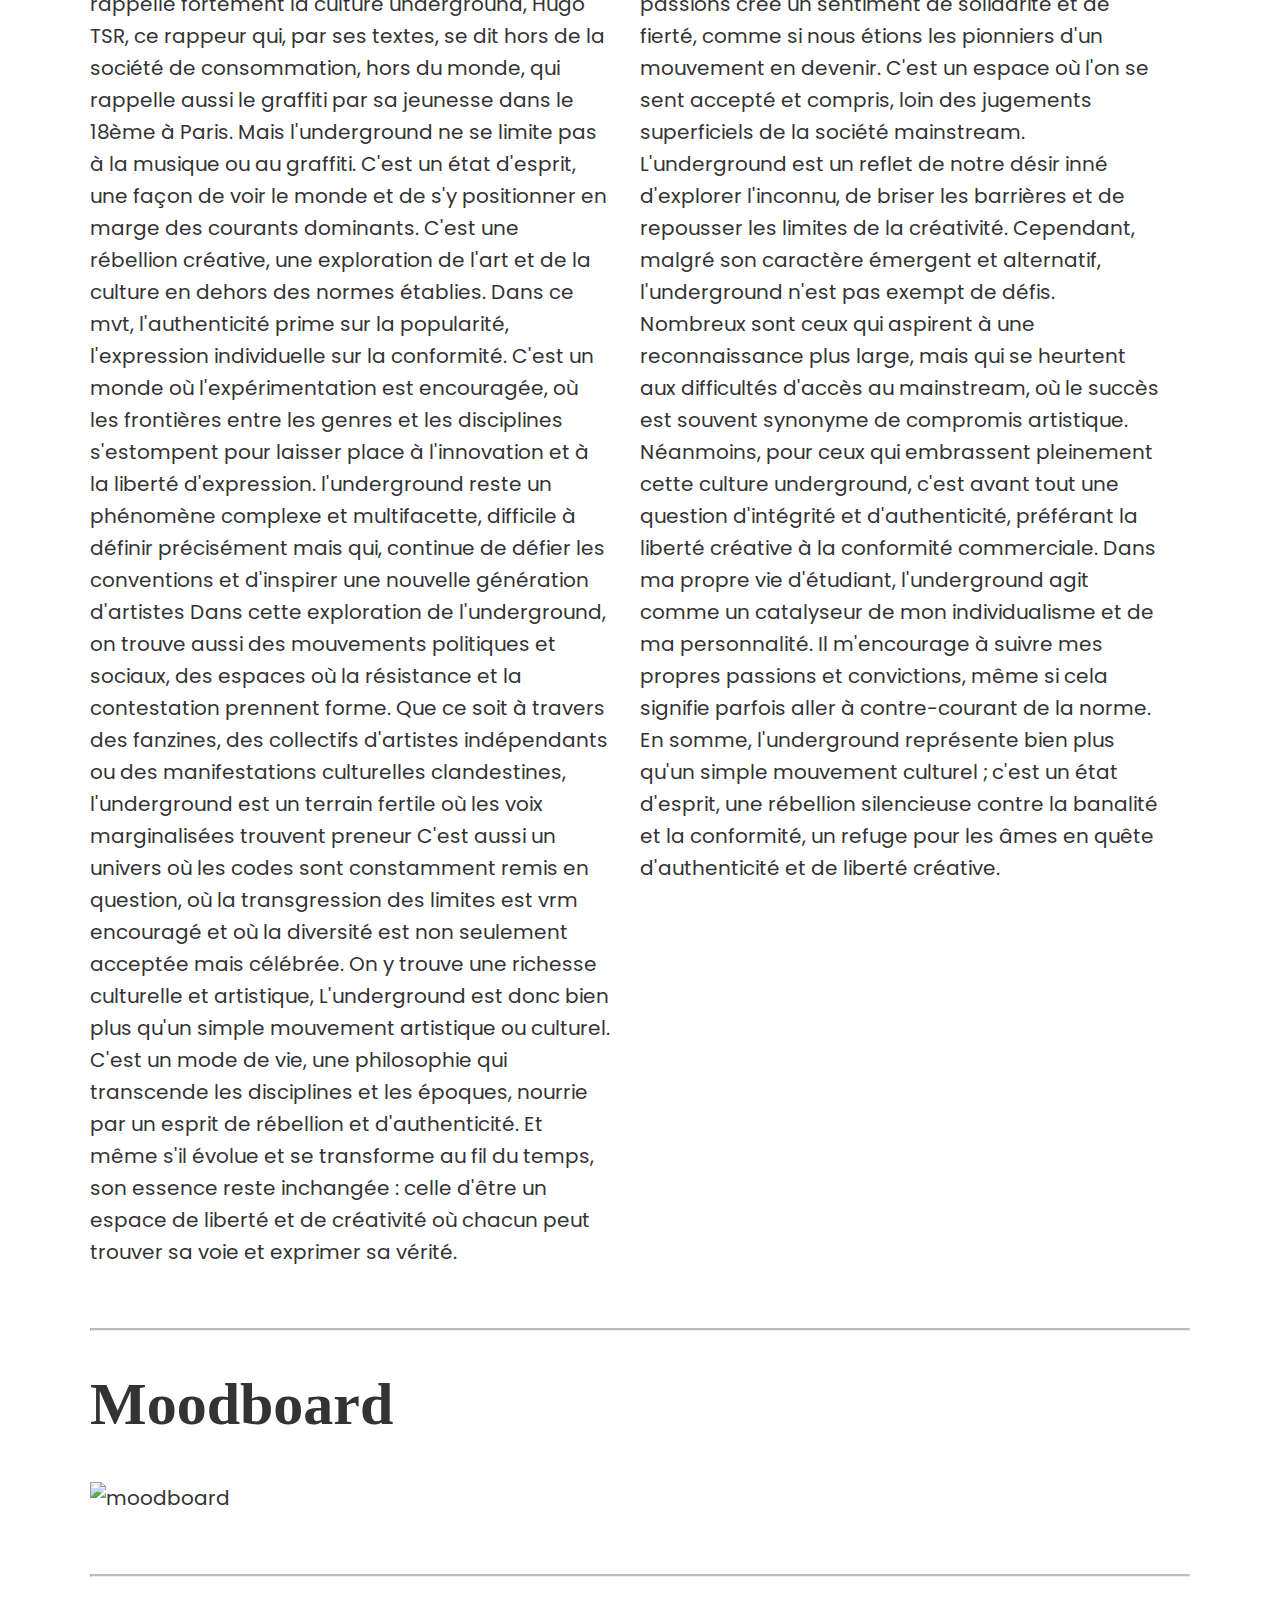
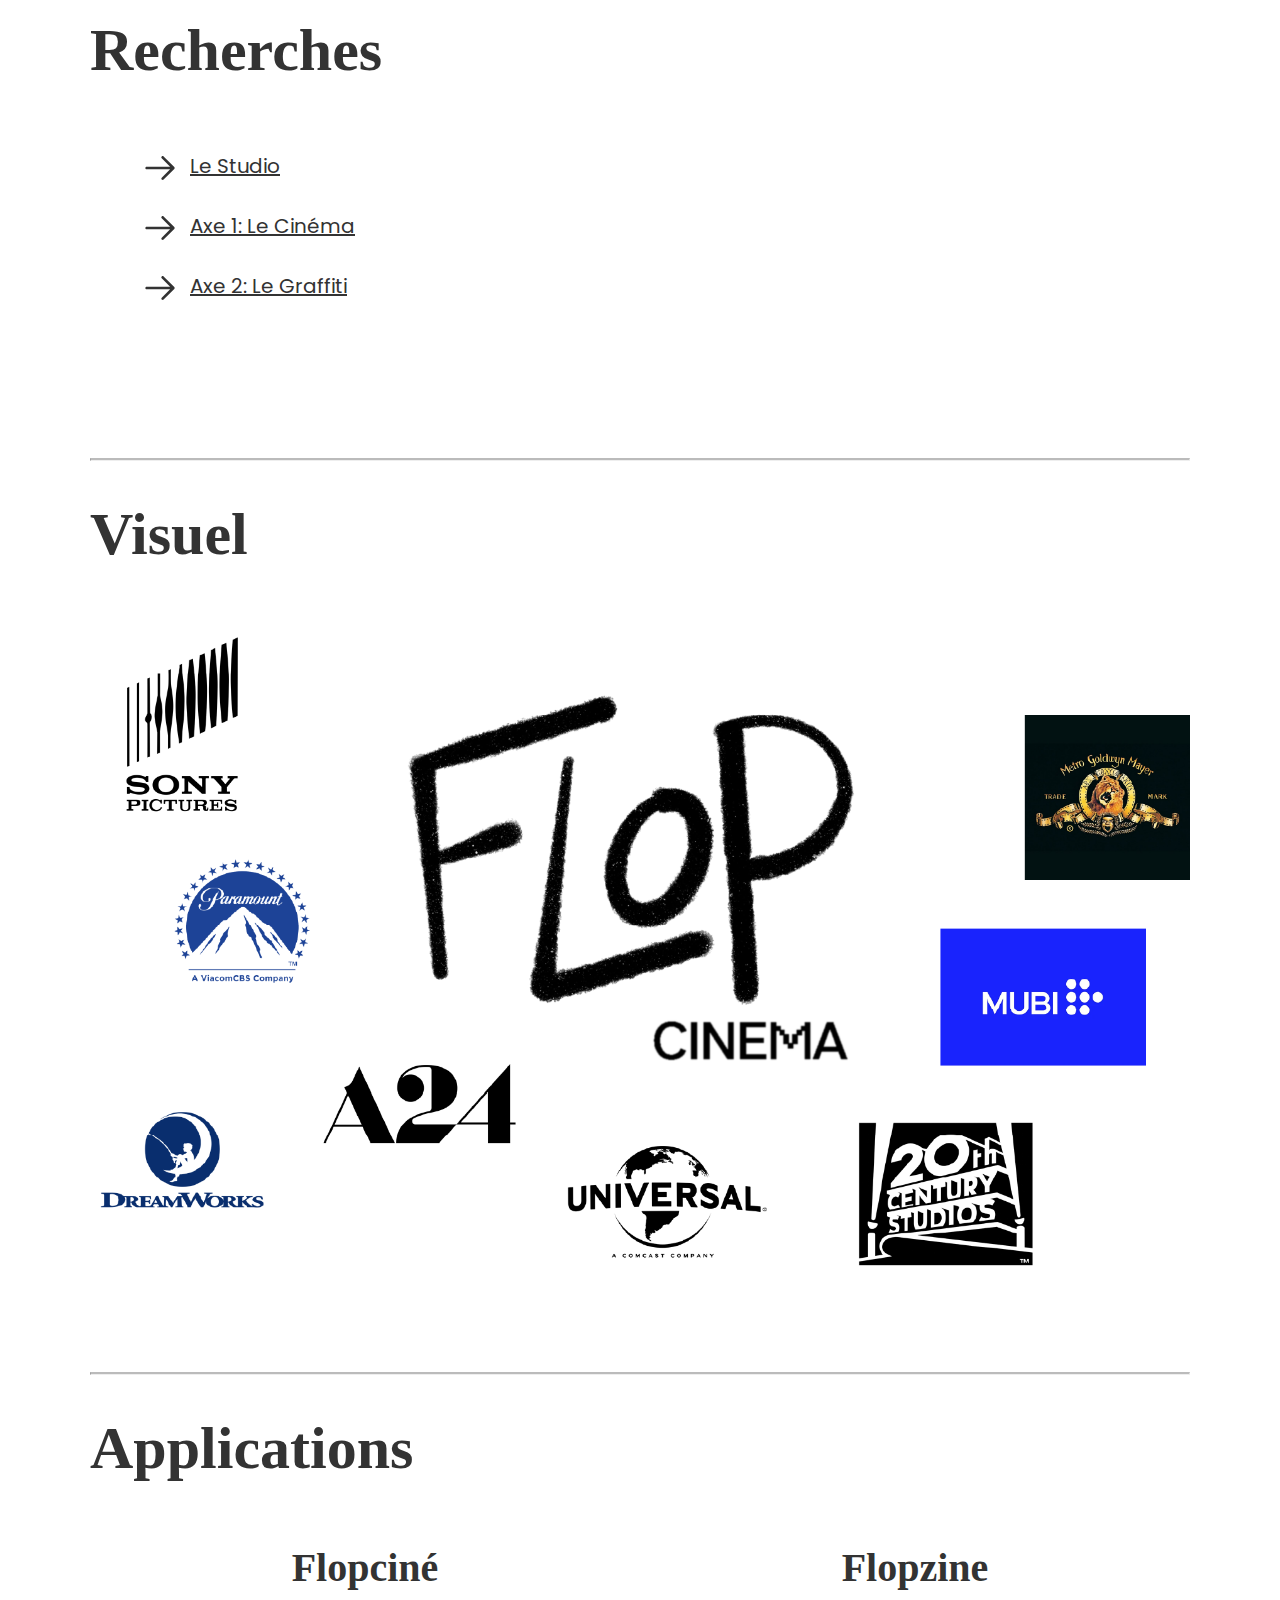
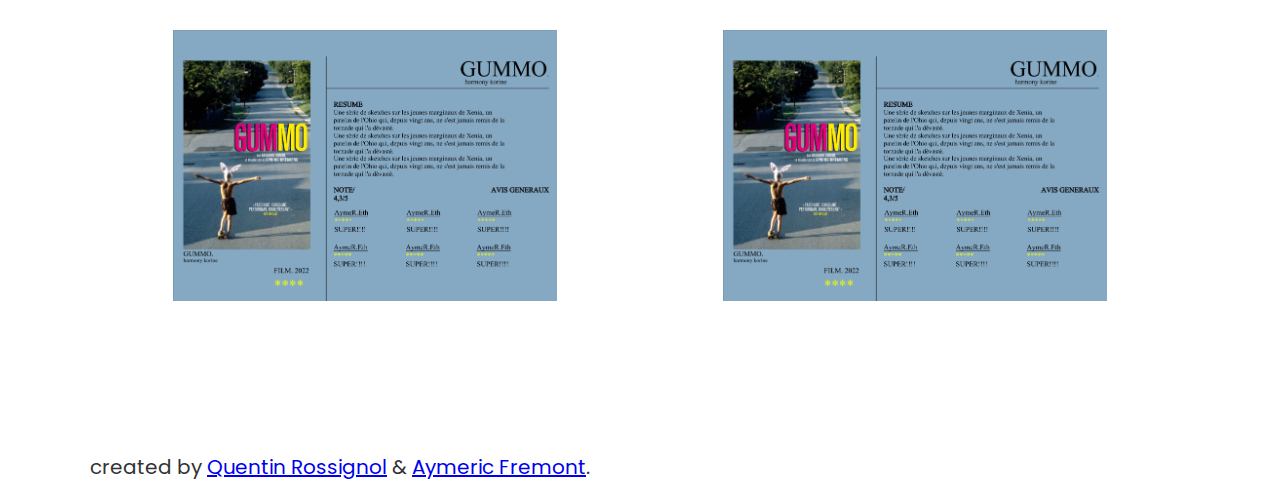
==== commit 33879341: "update" ====
--- a/index.html
+++ b/index.html
@@ -1,264 +1,214 @@
 <!DOCTYPE html>
 <html lang="en">
-  <head>
-    <meta charset="UTF-8" />
-    <meta name="viewport" content="width=device-width, initial-scale=1.0" />
-    <link rel="stylesheet" href="style.css" />
-    <title>Projet_Underground</title>
-  </head>
-
-  <body>
-    <header class="primary-header">
-      <nav class="nav_bar">
-        <li>
-          <a href="#Underground" class="nav_link">Underground</a>
-          <a href="#Moodboard" class="nav_link">Moodboard</a>
-          <a href="#Recherches" class="nav_link">Recherches</a>
-          <a href="#Visuel" class="nav_link">Visuel</a>
-          <a href="#Applications" class="nav_link">Applications</a>
+
+<head>
+  <meta charset="UTF-8" />
+  <meta name="viewport" content="width=device-width, initial-scale=1.0" />
+  <link rel="stylesheet" href="style.css" />
+  <title>Projet_Underground</title>
+</head>
+
+<body>
+  <header class="primary-header">
+    <nav class="nav_bar">
+      <li>
+        <a href="#Underground" class="nav_link">Underground</a>
+        <a href="#Moodboard" class="nav_link">Moodboard</a>
+        <a href="#Recherches" class="nav_link">Recherches</a>
+        <a href="#Visuel" class="nav_link">Visuel</a>
+        <a href="#Applications" class="nav_link">Applications</a>
+      </li>
+    </nav>
+    <img class="logo" src="images/LOGO.png" alt="logo flop culture" />
+    <!-- <video src=""></video> -->
+    <!-- logo animé normalement -->
+  </header>
+
+  <main>
+    <section class="underground">
+      <hr class="solid" />
+      <h2 id="Underground">Underground</h2>
+
+      <div class="text_underground">
+        <div class="row">
+          <p class="p_underground">
+            L'underground a plusieurs définitions sur le net et dans les
+            dictionnaires, celle qui revient le plus est celle-ci : Se dit
+            d'un mouvement artistique d'avant-garde indépendant des circuits
+            traditionnels commerciaux. Il est nécessaire d'avoir une
+            définition plus personnelle de ce que peut être l'underground.
+            Pour ma part, quand le mot a été prononcé, j'ai tout de suite
+            pensé au sous-sol, ce qui est littéralement sa traduction
+            anglaise. J'ai plus particulièrement pensé au métro londonien qui
+            se nomme de la même manière. Du métro m'est venue l'idée du
+            graffiti, que ce soit sur les trains, sur les murs ou dans les
+            métros, le graffiti fait partie de la culture underground et y est
+            encré profondément. Il permet de s'exprimer avec le street art
+            mais aussi de ressentir une dose d'adrénaline avec le graffiti pur
+            qui est plutôt interdit. La culture underground est née dans les
+            années 1970 avec la beat génération. On y retrouve l'idée de
+            groupes marginaux hors de la société qui sont distinguables grâce
+            à l'art, la musique, ou seulement leur manière d'être. En parlant
+            de musique, je pense à un artiste en particulier qui me rappelle
+            fortement la culture underground, Hugo TSR, ce rappeur qui, par
+            ses textes, se dit hors de la société de consommation, hors du
+            monde, qui rappelle aussi le graffiti par sa jeunesse dans le
+            18ème à Paris. Mais l'underground ne se limite pas à la musique ou
+            au graffiti. C'est un état d'esprit, une façon de voir le monde et
+            de s'y positionner en marge des courants dominants. C'est une
+            rébellion créative, une exploration de l'art et de la culture en
+            dehors des normes établies. Dans ce mvt, l'authenticité prime sur
+            la popularité, l'expression individuelle sur la conformité. C'est
+            un monde où l'expérimentation est encouragée, où les frontières
+            entre les genres et les disciplines s'estompent pour laisser place
+            à l'innovation et à la liberté d'expression. l'underground reste
+            un phénomène complexe et multifacette, difficile à définir
+            précisément mais qui, continue de défier les conventions et
+            d'inspirer une nouvelle génération d'artistes Dans cette
+            exploration de l'underground, on trouve aussi des mouvements
+            politiques et sociaux, des espaces où la résistance et la
+            contestation prennent forme. Que ce soit à travers des fanzines,
+            des collectifs d'artistes indépendants ou des manifestations
+            culturelles clandestines, l'underground est un terrain fertile où
+            les voix marginalisées trouvent preneur C'est aussi un univers où
+            les codes sont constamment remis en question, où la transgression
+            des limites est vrm encouragé et où la diversité est non seulement
+            acceptée mais célébrée. On y trouve une richesse culturelle et
+            artistique, L'underground est donc bien plus qu'un simple
+            mouvement artistique ou culturel. C'est un mode de vie, une
+            philosophie qui transcende les disciplines et les époques, nourrie
+            par un esprit de rébellion et d'authenticité. Et même s'il évolue
+            et se transforme au fil du temps, son essence reste inchangée :
+            celle d'être un espace de liberté et de créativité où chacun peut
+            trouver sa voie et exprimer sa vérité.
+          </p>
+        </div>
+
+        <div class="row">
+          <p class="p_underground">
+            l'underground est bien plus qu'une simple alternative à la culture
+            mainstream. C'est un territoire où les esprits en quête de
+            différence, de singularité et d'authenticité trouvent refuge. Dans
+            le domaine de la musique, je perçois l'underground comme un
+            sanctuaire pour les artistes émergents qui osent défier les
+            conventions, proposant des sonorités novatrices et des messages
+            non conformistes. Ces musiciens tirent leur force de leur
+            originalité, s'affranchissant des codes traditionnels pour offrir
+            une expérience auditive unique à un public avide de nouveauté.
+            L'underground se manifeste dans l'art à travers des œuvres qui
+            captent une niche spécifique, échappant aux tendances éphémères
+            pour toucher des âmes en quête de sens et d'émotion. Il en va de
+            même dans la mode, où l'underground se niche dans des styles
+            avant-gardistes qui défient les normes établies pour mieux
+            exprimer l'individualité et la créativité. La notion de communauté
+            est d'une importance capitale dans cet univers underground. Se
+            retrouver parmi des individus partageant les mêmes valeurs et
+            passions crée un sentiment de solidarité et de fierté, comme si
+            nous étions les pionniers d'un mouvement en devenir. C'est un
+            espace où l'on se sent accepté et compris, loin des jugements
+            superficiels de la société mainstream. L'underground est un reflet
+            de notre désir inné d'explorer l'inconnu, de briser les barrières
+            et de repousser les limites de la créativité. Cependant, malgré
+            son caractère émergent et alternatif, l'underground n'est pas
+            exempt de défis. Nombreux sont ceux qui aspirent à une
+            reconnaissance plus large, mais qui se heurtent aux difficultés
+            d'accès au mainstream, où le succès est souvent synonyme de
+            compromis artistique. Néanmoins, pour ceux qui embrassent
+            pleinement cette culture underground, c'est avant tout une
+            question d'intégrité et d'authenticité, préférant la liberté
+            créative à la conformité commerciale. Dans ma propre vie
+            d'étudiant, l'underground agit comme un catalyseur de mon
+            individualisme et de ma personnalité. Il m'encourage à suivre mes
+            propres passions et convictions, même si cela signifie parfois
+            aller à contre-courant de la norme. En somme, l'underground
+            représente bien plus qu'un simple mouvement culturel ; c'est un
+            état d'esprit, une rébellion silencieuse contre la banalité et la
+            conformité, un refuge pour les âmes en quête d'authenticité et de
+            liberté créative.
+          </p>
+        </div>
+      </div>
+    </section>
+
+    <!-- Galerie images issue de notre moodboard, -> premieres recherches -->
+
+    <section class="moodboards">
+      <hr class="solid" />
+      <h2 id="Moodboard">Moodboard</h2>
+      <img class="moodboard" src="images/moodboard.png" alt="moodboard" />
+    </section>
+
+    <!-- sections lien vers recherches  -->
+
+    <section class="concepts">
+      <hr class="solid" />
+      <h2 id="Recherches">Recherches</h2>
+
+      <ul class="page_link_container">
+        <li class="page_link_list">
+          <a class="page_link" href="studio.html"><svg class="icon_arrow" width="15" height="15" viewBox="0 0 15 15"
+              fill="none" xmlns="http://www.w3.org/2000/svg">
+              <path
+                d="M8.14645 3.14645C8.34171 2.95118 8.65829 2.95118 8.85355 3.14645L12.8536 7.14645C13.0488 7.34171 13.0488 7.65829 12.8536 7.85355L8.85355 11.8536C8.65829 12.0488 8.34171 12.0488 8.14645 11.8536C7.95118 11.6583 7.95118 11.3417 8.14645 11.1464L11.2929 8H2.5C2.22386 8 2 7.77614 2 7.5C2 7.22386 2.22386 7 2.5 7H11.2929L8.14645 3.85355C7.95118 3.65829 7.95118 3.34171 8.14645 3.14645Z"
+                fill="currentColor" fill-rule="evenodd" clip-rule="evenodd"></path>
+            </svg>Le Studio</a>
+          <a class="page_link" href="cinema.html"><svg class="icon_arrow" width="15" height="15" viewBox="0 0 15 15"
+              fill="none" xmlns="http://www.w3.org/2000/svg">
+              <path
+                d="M8.14645 3.14645C8.34171 2.95118 8.65829 2.95118 8.85355 3.14645L12.8536 7.14645C13.0488 7.34171 13.0488 7.65829 12.8536 7.85355L8.85355 11.8536C8.65829 12.0488 8.34171 12.0488 8.14645 11.8536C7.95118 11.6583 7.95118 11.3417 8.14645 11.1464L11.2929 8H2.5C2.22386 8 2 7.77614 2 7.5C2 7.22386 2.22386 7 2.5 7H11.2929L8.14645 3.85355C7.95118 3.65829 7.95118 3.34171 8.14645 3.14645Z"
+                fill="currentColor" fill-rule="evenodd" clip-rule="evenodd"></path>
+            </svg>Axe 1: Le Cinéma</a>
+
+          <a class="page_link" href="graffiti.html"><svg class="icon_arrow" width="15" height="15" viewBox="0 0 15 15"
+              fill="none" xmlns="http://www.w3.org/2000/svg">
+              <path
+                d="M8.14645 3.14645C8.34171 2.95118 8.65829 2.95118 8.85355 3.14645L12.8536 7.14645C13.0488 7.34171 13.0488 7.65829 12.8536 7.85355L8.85355 11.8536C8.65829 12.0488 8.34171 12.0488 8.14645 11.8536C7.95118 11.6583 7.95118 11.3417 8.14645 11.1464L11.2929 8H2.5C2.22386 8 2 7.77614 2 7.5C2 7.22386 2.22386 7 2.5 7H11.2929L8.14645 3.85355C7.95118 3.65829 7.95118 3.34171 8.14645 3.14645Z"
+                fill="currentColor" fill-rule="evenodd" clip-rule="evenodd"></path>
+            </svg>Axe 2: Le Graffiti</a>
         </li>
-      </nav>
-      <!-- <h1>Flop Culture</h1> -->
-      <img class="logo" src="images/LOGO.png" alt="logo flop culture" />
-    </header>
-
-    <main>
-      <section class="underground">
-        <hr class="solid" />
-        <h2 id="Underground">Underground</h2>
-
-        <div class="text_underground">
-          <div class="row">
-            <p class="p_underground">
-              L'underground a plusieurs définitions sur le net et dans les
-              dictionnaires, celle qui revient le plus est celle-ci : Se dit
-              d'un mouvement artistique d'avant-garde indépendant des circuits
-              traditionnels commerciaux. Il est nécessaire d'avoir une
-              définition plus personnelle de ce que peut être l'underground.
-              Pour ma part, quand le mot a été prononcé, j'ai tout de suite
-              pensé au sous-sol, ce qui est littéralement sa traduction
-              anglaise. J'ai plus particulièrement pensé au métro londonien qui
-              se nomme de la même manière. Du métro m'est venue l'idée du
-              graffiti, que ce soit sur les trains, sur les murs ou dans les
-              métros, le graffiti fait partie de la culture underground et y est
-              encré profondément. Il permet de s'exprimer avec le street art
-              mais aussi de ressentir une dose d'adrénaline avec le graffiti pur
-              qui est plutôt interdit. La culture underground est née dans les
-              années 1970 avec la beat génération. On y retrouve l'idée de
-              groupes marginaux hors de la société qui sont distinguables grâce
-              à l'art, la musique, ou seulement leur manière d'être. En parlant
-              de musique, je pense à un artiste en particulier qui me rappelle
-              fortement la culture underground, Hugo TSR, ce rappeur qui, par
-              ses textes, se dit hors de la société de consommation, hors du
-              monde, qui rappelle aussi le graffiti par sa jeunesse dans le
-              18ème à Paris. Mais l'underground ne se limite pas à la musique ou
-              au graffiti. C'est un état d'esprit, une façon de voir le monde et
-              de s'y positionner en marge des courants dominants. C'est une
-              rébellion créative, une exploration de l'art et de la culture en
-              dehors des normes établies. Dans ce mvt, l'authenticité prime sur
-              la popularité, l'expression individuelle sur la conformité. C'est
-              un monde où l'expérimentation est encouragée, où les frontières
-              entre les genres et les disciplines s'estompent pour laisser place
-              à l'innovation et à la liberté d'expression. l'underground reste
-              un phénomène complexe et multifacette, difficile à définir
-              précisément mais qui, continue de défier les conventions et
-              d'inspirer une nouvelle génération d'artistes Dans cette
-              exploration de l'underground, on trouve aussi des mouvements
-              politiques et sociaux, des espaces où la résistance et la
-              contestation prennent forme. Que ce soit à travers des fanzines,
-              des collectifs d'artistes indépendants ou des manifestations
-              culturelles clandestines, l'underground est un terrain fertile où
-              les voix marginalisées trouvent preneur C'est aussi un univers où
-              les codes sont constamment remis en question, où la transgression
-              des limites est vrm encouragé et où la diversité est non seulement
-              acceptée mais célébrée. On y trouve une richesse culturelle et
-              artistique, L'underground est donc bien plus qu'un simple
-              mouvement artistique ou culturel. C'est un mode de vie, une
-              philosophie qui transcende les disciplines et les époques, nourrie
-              par un esprit de rébellion et d'authenticité. Et même s'il évolue
-              et se transforme au fil du temps, son essence reste inchangée :
-              celle d'être un espace de liberté et de créativité où chacun peut
-              trouver sa voie et exprimer sa vérité.
-            </p>
-          </div>
-
-          <div class="row">
-            <p class="p_underground">
-              l'underground est bien plus qu'une simple alternative à la culture
-              mainstream. C'est un territoire où les esprits en quête de
-              différence, de singularité et d'authenticité trouvent refuge. Dans
-              le domaine de la musique, je perçois l'underground comme un
-              sanctuaire pour les artistes émergents qui osent défier les
-              conventions, proposant des sonorités novatrices et des messages
-              non conformistes. Ces musiciens tirent leur force de leur
-              originalité, s'affranchissant des codes traditionnels pour offrir
-              une expérience auditive unique à un public avide de nouveauté.
-              L'underground se manifeste dans l'art à travers des œuvres qui
-              captent une niche spécifique, échappant aux tendances éphémères
-              pour toucher des âmes en quête de sens et d'émotion. Il en va de
-              même dans la mode, où l'underground se niche dans des styles
-              avant-gardistes qui défient les normes établies pour mieux
-              exprimer l'individualité et la créativité. La notion de communauté
-              est d'une importance capitale dans cet univers underground. Se
-              retrouver parmi des individus partageant les mêmes valeurs et
-              passions crée un sentiment de solidarité et de fierté, comme si
-              nous étions les pionniers d'un mouvement en devenir. C'est un
-              espace où l'on se sent accepté et compris, loin des jugements
-              superficiels de la société mainstream. L'underground est un reflet
-              de notre désir inné d'explorer l'inconnu, de briser les barrières
-              et de repousser les limites de la créativité. Cependant, malgré
-              son caractère émergent et alternatif, l'underground n'est pas
-              exempt de défis. Nombreux sont ceux qui aspirent à une
-              reconnaissance plus large, mais qui se heurtent aux difficultés
-              d'accès au mainstream, où le succès est souvent synonyme de
-              compromis artistique. Néanmoins, pour ceux qui embrassent
-              pleinement cette culture underground, c'est avant tout une
-              question d'intégrité et d'authenticité, préférant la liberté
-              créative à la conformité commerciale. Dans ma propre vie
-              d'étudiant, l'underground agit comme un catalyseur de mon
-              individualisme et de ma personnalité. Il m'encourage à suivre mes
-              propres passions et convictions, même si cela signifie parfois
-              aller à contre-courant de la norme. En somme, l'underground
-              représente bien plus qu'un simple mouvement culturel ; c'est un
-              état d'esprit, une rébellion silencieuse contre la banalité et la
-              conformité, un refuge pour les âmes en quête d'authenticité et de
-              liberté créative.
-            </p>
-          </div>
-        </div>
-      </section>
-
-      <!-- Galerie images issue de notre moodboard, -> premieres recherches -->
-
-      <section class="moodboards">
-        <hr class="solid" />
-        <h2 id="Moodboard">Moodboard</h2>
-        <img class="moodboard" src="images/moodboard.png" alt="moodboard" />
-        <!-- <div class="mooboard_2">
-                <img src="" alt="">
-            </div> -->
-      </section>
-
-      <!-- Nos concepts, avec leurs moodboards et paragraphe -->
-
-      <section class="concepts">
-        <hr class="solid" />
-        <h2 id="Recherches">Recherches</h2>
-
-        <ul class="page_link_container">
-          <li class="page_link_list">
-            <a class="page_link" href="studio.html"
-              ><svg
-                class="icon_arrow"
-                width="15"
-                height="15"
-                viewBox="0 0 15 15"
-                fill="none"
-                xmlns="http://www.w3.org/2000/svg"
-              >
-                <path
-                  d="M8.14645 3.14645C8.34171 2.95118 8.65829 2.95118 8.85355 3.14645L12.8536 7.14645C13.0488 7.34171 13.0488 7.65829 12.8536 7.85355L8.85355 11.8536C8.65829 12.0488 8.34171 12.0488 8.14645 11.8536C7.95118 11.6583 7.95118 11.3417 8.14645 11.1464L11.2929 8H2.5C2.22386 8 2 7.77614 2 7.5C2 7.22386 2.22386 7 2.5 7H11.2929L8.14645 3.85355C7.95118 3.65829 7.95118 3.34171 8.14645 3.14645Z"
-                  fill="currentColor"
-                  fill-rule="evenodd"
-                  clip-rule="evenodd"
-                ></path></svg
-              >Le Studio</a
-            >
-            <a class="page_link" href="cinema.html"
-              ><svg
-                class="icon_arrow"
-                width="15"
-                height="15"
-                viewBox="0 0 15 15"
-                fill="none"
-                xmlns="http://www.w3.org/2000/svg"
-              >
-                <path
-                  d="M8.14645 3.14645C8.34171 2.95118 8.65829 2.95118 8.85355 3.14645L12.8536 7.14645C13.0488 7.34171 13.0488 7.65829 12.8536 7.85355L8.85355 11.8536C8.65829 12.0488 8.34171 12.0488 8.14645 11.8536C7.95118 11.6583 7.95118 11.3417 8.14645 11.1464L11.2929 8H2.5C2.22386 8 2 7.77614 2 7.5C2 7.22386 2.22386 7 2.5 7H11.2929L8.14645 3.85355C7.95118 3.65829 7.95118 3.34171 8.14645 3.14645Z"
-                  fill="currentColor"
-                  fill-rule="evenodd"
-                  clip-rule="evenodd"
-                ></path></svg
-              >Axe 1: Le Cinéma</a
-            >
-
-            <a class="page_link" href="graffiti.html"
-              ><svg
-                class="icon_arrow"
-                width="15"
-                height="15"
-                viewBox="0 0 15 15"
-                fill="none"
-                xmlns="http://www.w3.org/2000/svg"
-              >
-                <path
-                  d="M8.14645 3.14645C8.34171 2.95118 8.65829 2.95118 8.85355 3.14645L12.8536 7.14645C13.0488 7.34171 13.0488 7.65829 12.8536 7.85355L8.85355 11.8536C8.65829 12.0488 8.34171 12.0488 8.14645 11.8536C7.95118 11.6583 7.95118 11.3417 8.14645 11.1464L11.2929 8H2.5C2.22386 8 2 7.77614 2 7.5C2 7.22386 2.22386 7 2.5 7H11.2929L8.14645 3.85355C7.95118 3.65829 7.95118 3.34171 8.14645 3.14645Z"
-                  fill="currentColor"
-                  fill-rule="evenodd"
-                  clip-rule="evenodd"
-                ></path></svg
-              >Axe 2: Le Graffiti</a
-            >
-          </li>
-        </ul>
-        <!-- <h3>Pourquoi le graffiti ?</h3> -->
-        <!-- <p class="txt_concept_2">
-            Le graffiti, en tant qu'expression artistique audacieuse et non
-            conventionnelle, séduit par sa capacité à transformer des espaces
-            urbains ordinaires en toiles vibrantes et captivantes. Il incarne la
-            créativité brute et l'innovation, tout en reflétant la diversité
-            culturelle et les dynamiques sociales des communautés locales. En
-            intégrant le graffiti à notre site web, nous célébrons cette forme
-            d'art dynamique et accessible, attirant une audience jeune et
-            moderne tout en renforçant notre identité de marque avec une touche
-            visuelle percutante et engageante. Le graffiti devient ainsi un
-            puissant vecteur de communication, capable de véhiculer des messages
-            forts et d'inspirer un large public.
-          </p> -->
-
-        <!-- <img class="img_concept_2" src="" alt="" /> -->
-      </section>
-
-      <!-- Le visuels créer à partir de notre concept -->
-
-      <section class="Visuel">
-        <hr class="solid" />
-        <h2 id="Visuel">Visuel</h2>
-
-        <div class="visuel">
-          <img src="" alt="" />
+      </ul>
+    </section>
+
+    <!-- Le visuels créer à partir de notre concept, pas encore réalisé -->
+
+    <section class="visuel">
+      <hr class="solid" />
+      <h2>Visuel</h2>
+      <img src="images/visuel2.png" alt="logo flop cinema et logo compagnie" />
+      <!-- <video src=""></video> -->
+    </section>
+
+    <!-- section applications avec nos 2 applications (magazine et blog cinema) pas encore réalisé -->
+
+    <section class="Applications">
+      <hr class="solid" />
+      <h2 id="Applications">Applications</h2>
+
+      <div class="flex_container">
+        <div class="row_app">
+          <h3 class="app_title">Flopciné</h3>
+          <img src="images/visuel.png" alt="" />
           <!-- <video src=""></video> -->
         </div>
-      </section>
-
-      <section class="Applications">
-        <hr class="solid" />
-        <h2 id="Applications">Applications</h2>
-
-        <div class="flex_container">
-          <div class="row_app">
-            <h3 class="app_title">Flopciné</h3>
-            <img src="images/visuel.png" alt="" />
-            <!-- <video src=""></video> -->
-          </div>
-
-          <div class="row_app">
-            <h3 class="app_title">Flopzine</h3>
-            <img src="images/visuel.png" alt="" />
-            <!-- <video src=""></video> -->
-          </div>
-        </div>
-      </section>
-
-      <!-- footer pour mettre nos prenoms, liens sociale, remerciement, et copyright ? -->
-
-      <footer>
-        <li>
-          created by
-          <a class="sociale_link_hover" href="#">Quentin Rossignol</a> &
-          <a href="#" class="sociale_link_hover">Aymeric Fremont</a>.
-        </li>
-      </footer>
-    </main>
-  </body>
-</html>
+
+        <div class="row_app">
+          <h3 class="app_title">Flopzine</h3>
+          <img src="images/visuel.png" alt="" />
+          <!-- <video src=""></video> -->
+        </div>
+      </div>
+    </section>
+
+    <!-- footer pour mettre nos prenoms, liens sociale, remerciement, et copyright ? -->
+
+    <footer>
+      <li>
+        created by
+        <a class="sociale_link_hover" href="https://www.instagram.com/quentin_rsgl/">Quentin Rossignol</a> &
+        <a href="https://bento.me/ayymer" class="sociale_link_hover">Aymeric Fremont</a>.
+      </li>
+    </footer>
+  </main>
+</body>
+
+</html>--- a/style.css
+++ b/style.css
@@ -246,4 +246,13 @@
   max-width: 40%;
   height: auto;
   padding: 60px;
+}
+
+.visuel h2 {
+  padding-bottom: 50px;
+}
+
+.visuel img{
+  max-width: 100%;
+  height: auto;
 }